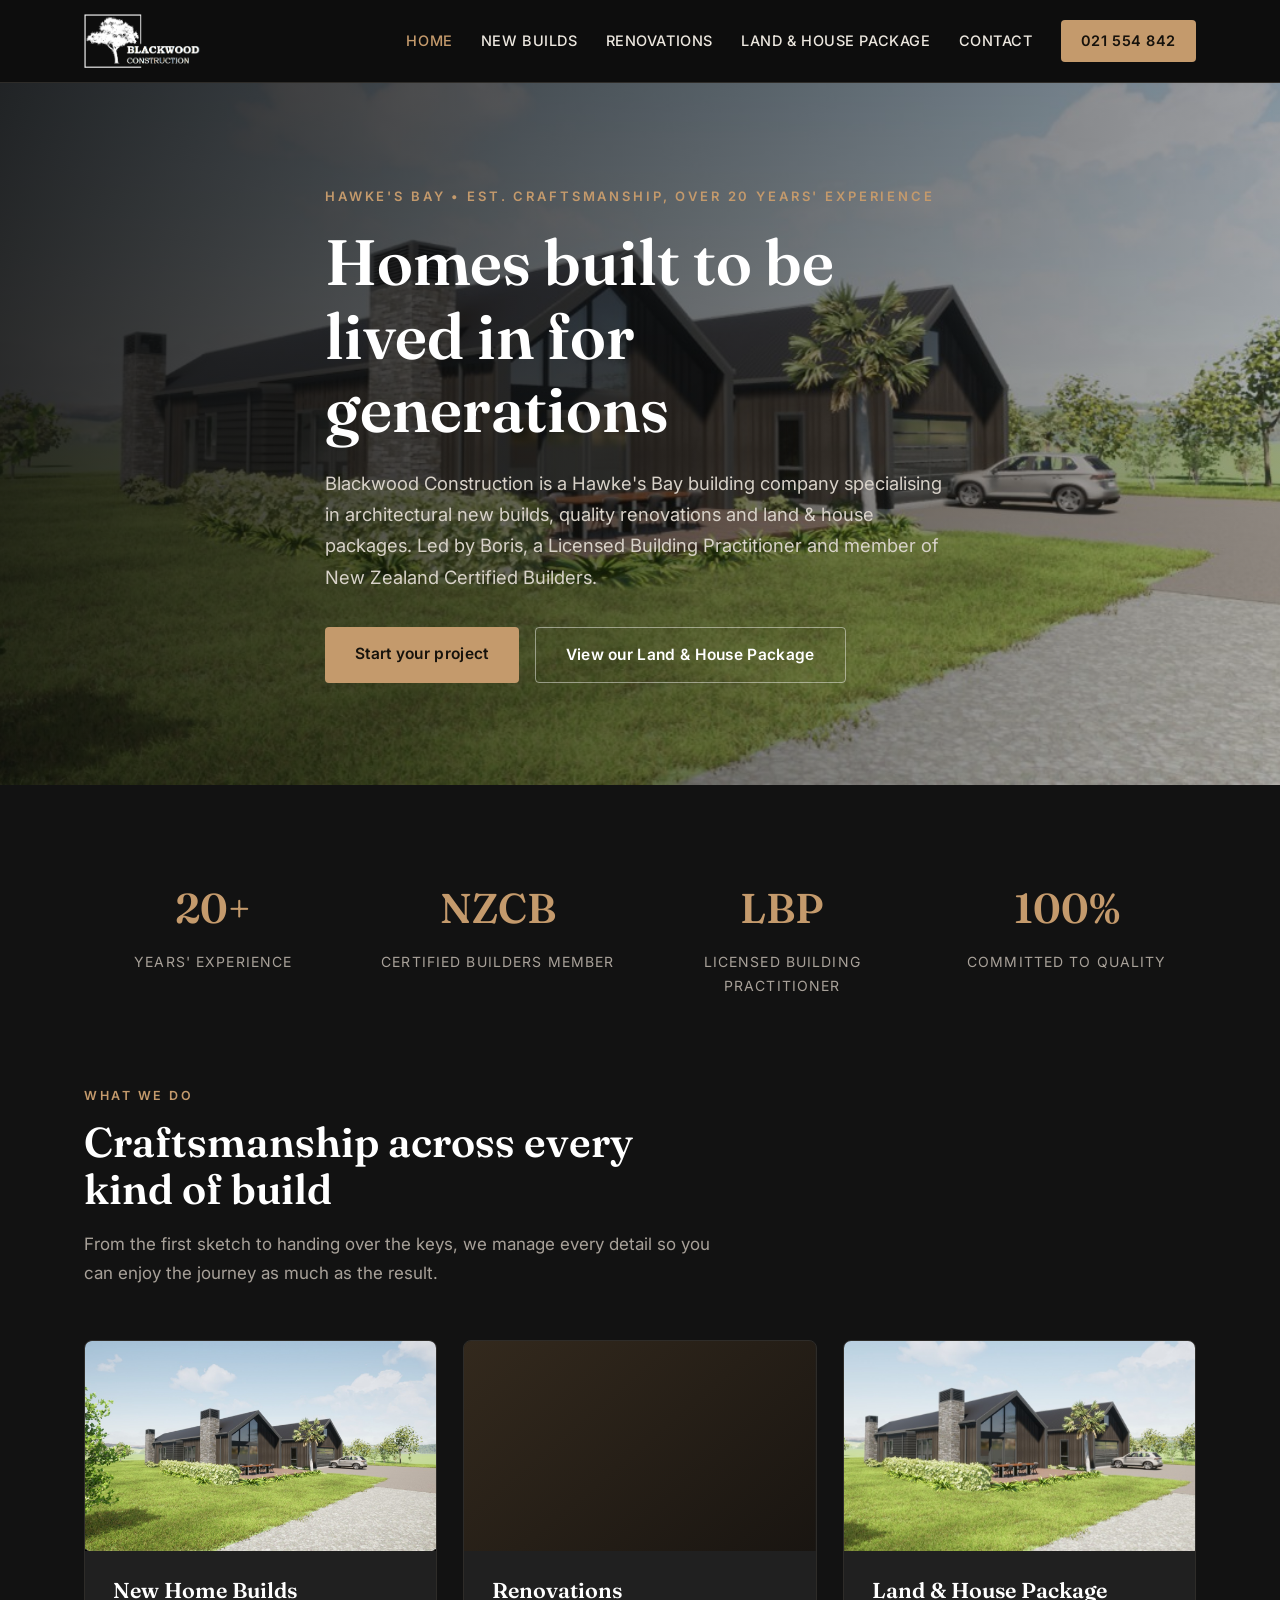
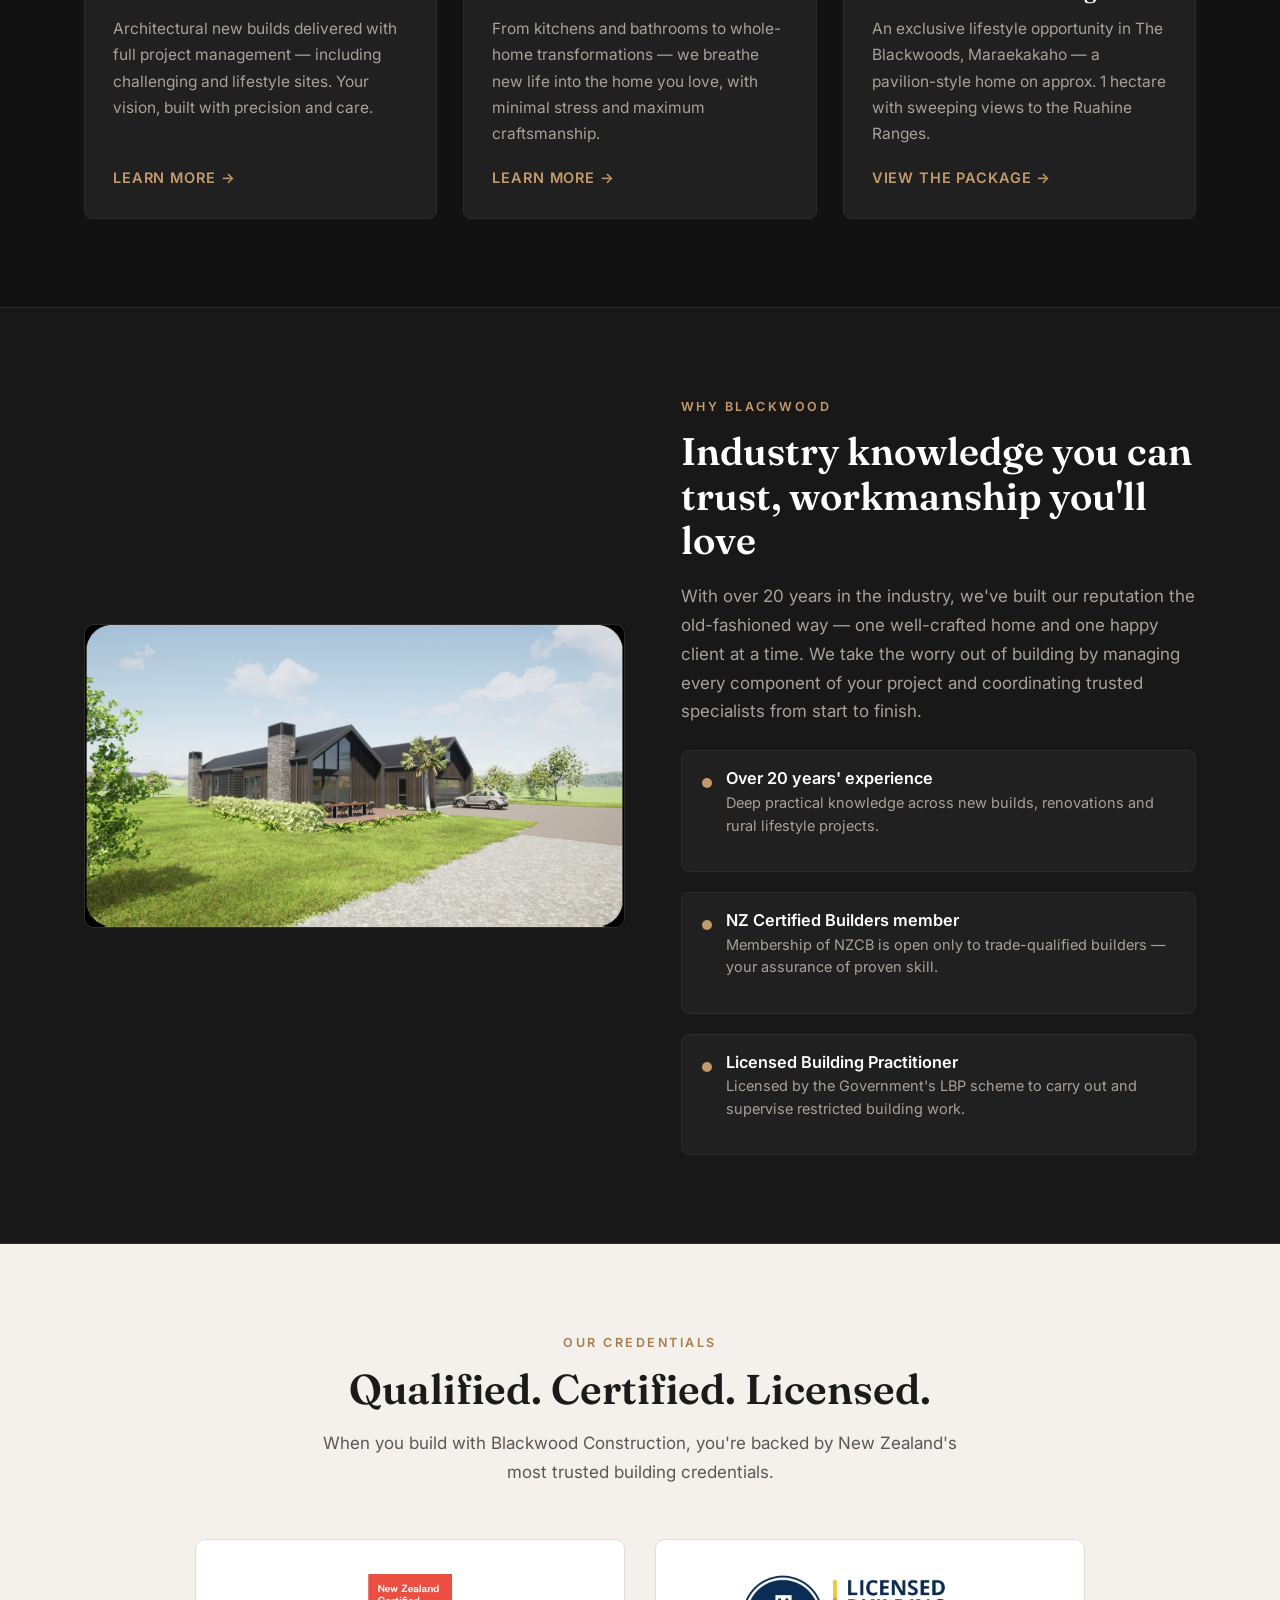
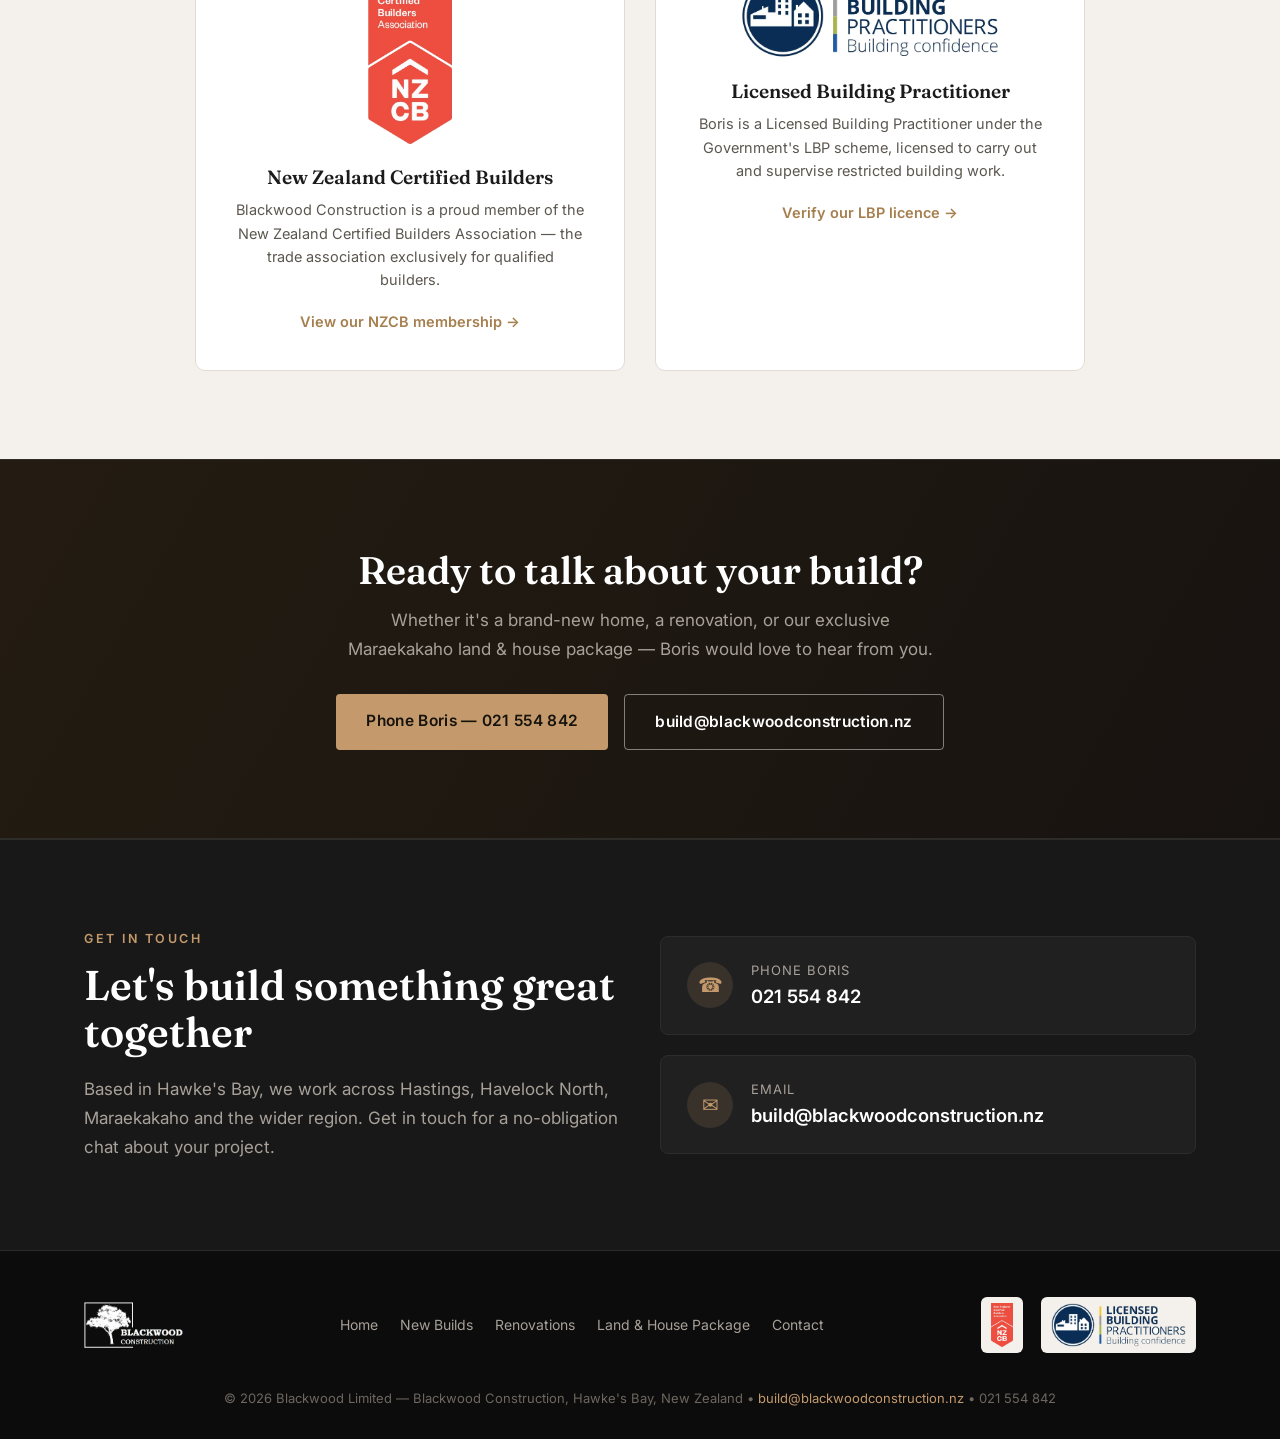
==== index.html @ 341ed67b "Blackwood Construction website" ====
<!DOCTYPE html>
<html lang="en-NZ">
<head>
<meta charset="UTF-8">
<meta name="viewport" content="width=device-width, initial-scale=1.0">
<title>Blackwood Construction | Quality Builders Hawke's Bay — New Builds &amp; Renovations</title>
<meta name="description" content="Blackwood Construction — Hawke's Bay builders with over 20 years' experience. New home builds, renovations and land &amp; house packages. NZ Certified Builders member and Licensed Building Practitioner. Phone Boris on 021 554 842.">
<link rel="icon" type="image/png" href="assets/blackwood-logo-trans.png">
<link rel="preconnect" href="https://fonts.googleapis.com">
<link rel="preconnect" href="https://fonts.gstatic.com" crossorigin>
<link href="https://fonts.googleapis.com/css2?family=Fraunces:wght@400;600;700&family=Inter:wght@400;500;600&display=swap" rel="stylesheet">
<link rel="stylesheet" href="css/style.css">
</head>
<body>

<header>
  <div class="nav">
    <a class="brand" href="index.html"><img src="assets/blackwood-logo-white.png" alt="Blackwood Construction"></a>
    <button class="menu-toggle" aria-label="Menu" onclick="document.querySelector('.nav nav').classList.toggle('open')">
      <span></span><span></span><span></span>
    </button>
    <nav>
      <a href="index.html" class="active">Home</a>
      <a href="new-builds.html">New Builds</a>
      <a href="renovations.html">Renovations</a>
      <a href="land-and-house-package.html">Land &amp; House Package</a>
      <a href="#contact">Contact</a>
      <a class="cta" href="tel:+6421554842">021 554 842</a>
    </nav>
  </div>
</header>

<!-- Hero -->
<div class="hero" style="background-image:url('assets/lot8-hero.jpg')">
  <div class="wrap">
    <div class="kicker">Hawke's Bay &bull; Est. craftsmanship, over 20 years' experience</div>
    <h1>Homes built to be lived in for generations</h1>
    <p class="lead">Blackwood Construction is a Hawke's Bay building company specialising in architectural new builds, quality renovations and land &amp; house packages. Led by Boris, a Licensed Building Practitioner and member of New Zealand Certified Builders.</p>
    <div class="btn-row">
      <a class="btn btn-solid" href="#contact">Start your project</a>
      <a class="btn btn-ghost" href="land-and-house-package.html">View our Land &amp; House Package</a>
    </div>
  </div>
</div>

<!-- Stats -->
<section>
  <div class="wrap">
    <div class="stats">
      <div class="stat"><div class="num">20+</div><div class="lbl">Years' experience</div></div>
      <div class="stat"><div class="num">NZCB</div><div class="lbl">Certified Builders member</div></div>
      <div class="stat"><div class="num">LBP</div><div class="lbl">Licensed Building Practitioner</div></div>
      <div class="stat"><div class="num">100%</div><div class="lbl">Committed to quality</div></div>
    </div>
  </div>
</section>

<!-- Services -->
<section style="padding-top:0">
  <div class="wrap">
    <div class="section-head">
      <div class="kicker">What we do</div>
      <h2>Craftsmanship across every kind of build</h2>
      <p>From the first sketch to handing over the keys, we manage every detail so you can enjoy the journey as much as the result.</p>
    </div>
    <div class="grid-3">
      <a class="card" href="new-builds.html">
        <div class="card-img" style="background-image:url('assets/lot8-concept.jpg')"></div>
        <div class="card-body">
          <h3>New Home Builds</h3>
          <p>Architectural new builds delivered with full project management — including challenging and lifestyle sites. Your vision, built with precision and care.</p>
          <span class="more">Learn more &rarr;</span>
        </div>
      </a>
      <a class="card" href="renovations.html">
        <div class="card-img" style="background-image:linear-gradient(140deg,#33291d,#191511)"></div>
        <div class="card-body">
          <h3>Renovations</h3>
          <p>From kitchens and bathrooms to whole-home transformations — we breathe new life into the home you love, with minimal stress and maximum craftsmanship.</p>
          <span class="more">Learn more &rarr;</span>
        </div>
      </a>
      <a class="card" href="land-and-house-package.html">
        <div class="card-img" style="background-image:url('assets/lot8-hero.jpg')"></div>
        <div class="card-body">
          <h3>Land &amp; House Package</h3>
          <p>An exclusive lifestyle opportunity in The Blackwoods, Maraekakaho — a pavilion-style home on approx. 1 hectare with sweeping views to the Ruahine Ranges.</p>
          <span class="more">View the package &rarr;</span>
        </div>
      </a>
    </div>
  </div>
</section>

<!-- Why Blackwood -->
<section style="background:var(--panel); border-top:1px solid var(--line); border-bottom:1px solid var(--line)">
  <div class="wrap">
    <div class="split">
      <div class="img-frame"><img src="assets/lot8-concept.jpg" alt="Pavilion-style home concept by Blackwood Construction"></div>
      <div>
        <div class="section-head" style="margin-bottom:20px">
          <div class="kicker">Why Blackwood</div>
          <h2>Industry knowledge you can trust, workmanship you'll love</h2>
        </div>
        <p style="color:var(--muted)">With over 20 years in the industry, we've built our reputation the old-fashioned way — one well-crafted home and one happy client at a time. We take the worry out of building by managing every component of your project and coordinating trusted specialists from start to finish.</p>
        <div class="feature-list" style="grid-template-columns:1fr">
          <div class="feature"><div class="dot"></div><div><h4>Over 20 years' experience</h4><p>Deep practical knowledge across new builds, renovations and rural lifestyle projects.</p></div></div>
          <div class="feature"><div class="dot"></div><div><h4>NZ Certified Builders member</h4><p>Membership of NZCB is open only to trade-qualified builders — your assurance of proven skill.</p></div></div>
          <div class="feature"><div class="dot"></div><div><h4>Licensed Building Practitioner</h4><p>Licensed by the Government's LBP scheme to carry out and supervise restricted building work.</p></div></div>
        </div>
      </div>
    </div>
  </div>
</section>

<!-- Accreditations -->
<section class="accreditation center">
  <div class="wrap">
    <div class="section-head">
      <div class="kicker" style="color:var(--accent-dark)">Our credentials</div>
      <h2>Qualified. Certified. Licensed.</h2>
      <p>When you build with Blackwood Construction, you're backed by New Zealand's most trusted building credentials.</p>
    </div>
    <div class="accred-cards">
      <div class="accred-card">
        <img class="nzcb" src="assets/nzcb-logo.png" alt="New Zealand Certified Builders Association member">
        <h3>New Zealand Certified Builders</h3>
        <p>Blackwood Construction is a proud member of the New Zealand Certified Builders Association — the trade association exclusively for qualified builders.</p>
        <a href="https://www.nzcb.nz/businesses/60190/" target="_blank" rel="noopener">View our NZCB membership &rarr;</a>
      </div>
      <div class="accred-card">
        <img class="lbp" src="assets/lbp-logo.png" alt="Licensed Building Practitioners — Building confidence">
        <h3>Licensed Building Practitioner</h3>
        <p>Boris is a Licensed Building Practitioner under the Government's LBP scheme, licensed to carry out and supervise restricted building work.</p>
        <a href="https://kete-lbp.mbie.govt.nz/practitioner/?id=b5f65a1b-671e-ed11-a6e9-005056ae0567" target="_blank" rel="noopener">Verify our LBP licence &rarr;</a>
      </div>
    </div>
  </div>
</section>

<!-- CTA band -->
<section class="cta-band">
  <div class="wrap">
    <h2>Ready to talk about your build?</h2>
    <p>Whether it's a brand-new home, a renovation, or our exclusive Maraekakaho land &amp; house package — Boris would love to hear from you.</p>
    <div class="btn-row" style="justify-content:center">
      <a class="btn btn-solid" href="tel:+6421554842">Phone Boris — 021 554 842</a>
      <a class="btn btn-ghost" href="mailto:build@blackwoodconstruction.nz">build@blackwoodconstruction.nz</a>
    </div>
  </div>
</section>

<!-- Contact -->
<section class="contact" id="contact">
  <div class="wrap">
    <div class="contact-box">
      <div>
        <div class="section-head" style="margin-bottom:18px">
          <div class="kicker">Get in touch</div>
          <h2>Let's build something great together</h2>
        </div>
        <p style="color:var(--muted)">Based in Hawke's Bay, we work across Hastings, Havelock North, Maraekakaho and the wider region. Get in touch for a no-obligation chat about your project.</p>
      </div>
      <div class="contact-items">
        <div class="contact-item">
          <div class="ico">&#9742;</div>
          <div>
            <div class="lbl">Phone Boris</div>
            <div class="val"><a href="tel:+6421554842">021 554 842</a></div>
          </div>
        </div>
        <div class="contact-item">
          <div class="ico">&#9993;</div>
          <div>
            <div class="lbl">Email</div>
            <div class="val"><a href="mailto:build@blackwoodconstruction.nz">build@blackwoodconstruction.nz</a></div>
          </div>
        </div>
      </div>
    </div>
  </div>
</section>

<footer>
  <div class="wrap">
    <div class="foot">
      <img src="assets/blackwood-logo-white.png" alt="Blackwood Construction">
      <nav>
        <a href="index.html">Home</a>
        <a href="new-builds.html">New Builds</a>
        <a href="renovations.html">Renovations</a>
        <a href="land-and-house-package.html">Land &amp; House Package</a>
        <a href="#contact">Contact</a>
      </nav>
      <div class="foot-badges">
        <a href="https://www.nzcb.nz/businesses/60190/" target="_blank" rel="noopener"><img src="assets/nzcb-logo.png" alt="NZCB member"></a>
        <a href="https://kete-lbp.mbie.govt.nz/practitioner/?id=b5f65a1b-671e-ed11-a6e9-005056ae0567" target="_blank" rel="noopener"><img src="assets/lbp-logo.png" alt="Licensed Building Practitioner"></a>
      </div>
    </div>
    <div class="copyright">&copy; 2026 Blackwood Limited &mdash; Blackwood Construction, Hawke's Bay, New Zealand &bull; <a href="mailto:build@blackwoodconstruction.nz">build@blackwoodconstruction.nz</a> &bull; 021 554 842</div>
  </div>
</footer>

</body>
</html>
---- css/style.css ----
/* ============================================================
   Blackwood Construction — www.blackwoodconstruction.nz
   ============================================================ */

:root {
  --ink: #121212;
  --panel: #181818;
  --card: #202020;
  --line: #2e2c29;
  --text: #ece7df;
  --muted: #a8a199;
  --accent: #c49a6c;
  --accent-dark: #a67f4e;
  --light: #f4f1ec;
  --maxw: 1160px;
}

* { margin: 0; padding: 0; box-sizing: border-box; }

html { scroll-behavior: smooth; }

body {
  background: var(--ink);
  color: var(--text);
  font-family: 'Inter', -apple-system, BlinkMacSystemFont, 'Segoe UI', sans-serif;
  font-size: 17px;
  line-height: 1.7;
  -webkit-font-smoothing: antialiased;
}

h1, h2, h3, h4 {
  font-family: 'Fraunces', Georgia, serif;
  font-weight: 600;
  line-height: 1.15;
  color: #fff;
}

img { max-width: 100%; display: block; }

a { color: var(--accent); text-decoration: none; }
a:hover { color: #d9b488; }

.wrap { max-width: var(--maxw); margin: 0 auto; padding: 0 24px; }

/* ---------- Header ---------- */
header {
  position: sticky;
  top: 0;
  z-index: 50;
  background: rgba(14, 14, 14, 0.92);
  backdrop-filter: blur(10px);
  border-bottom: 1px solid var(--line);
}

.nav {
  display: flex;
  align-items: center;
  justify-content: space-between;
  padding: 14px 24px;
  max-width: var(--maxw);
  margin: 0 auto;
}

.nav .brand img { height: 54px; width: auto; }

.nav nav { display: flex; gap: 28px; align-items: center; }

.nav nav a {
  color: var(--text);
  font-size: 14.5px;
  font-weight: 500;
  letter-spacing: 0.04em;
  text-transform: uppercase;
}

.nav nav a:hover, .nav nav a.active { color: var(--accent); }

.nav .cta {
  background: var(--accent);
  color: #16120c;
  padding: 9px 20px;
  border-radius: 4px;
  font-weight: 600;
}

.nav .cta:hover { background: #d9b488; color: #16120c; }

.menu-toggle { display: none; background: none; border: none; cursor: pointer; }
.menu-toggle span { display: block; width: 26px; height: 2px; background: var(--text); margin: 6px 0; }

/* ---------- Hero ---------- */
.hero {
  position: relative;
  min-height: 78vh;
  display: flex;
  align-items: center;
  background-size: cover;
  background-position: center 65%;
}

.hero::after {
  content: '';
  position: absolute;
  inset: 0;
  background: linear-gradient(100deg, rgba(10,10,10,0.87) 0%, rgba(10,10,10,0.55) 55%, rgba(10,10,10,0.25) 100%);
}

.hero .wrap { position: relative; z-index: 2; padding-top: 80px; padding-bottom: 80px; }

.hero .kicker {
  color: var(--accent);
  text-transform: uppercase;
  letter-spacing: 0.22em;
  font-size: 13px;
  font-weight: 600;
  margin-bottom: 18px;
}

.hero h1 { font-size: clamp(2.4rem, 5.4vw, 4rem); max-width: 15ch; margin-bottom: 22px; }

.hero p.lead { font-size: 1.15rem; max-width: 52ch; color: #d8d2c9; margin-bottom: 34px; }

.btn-row { display: flex; gap: 16px; flex-wrap: wrap; }

.btn {
  display: inline-block;
  padding: 14px 30px;
  border-radius: 4px;
  font-weight: 600;
  font-size: 15.5px;
  letter-spacing: 0.02em;
}

.btn-solid { background: var(--accent); color: #16120c; }
.btn-solid:hover { background: #d9b488; color: #16120c; }

.btn-ghost { border: 1px solid rgba(255,255,255,0.45); color: #fff; }
.btn-ghost:hover { border-color: var(--accent); color: var(--accent); }

/* ---------- Sections ---------- */
section { padding: 88px 0; }

.section-head { max-width: 640px; margin-bottom: 52px; }

.section-head .kicker {
  color: var(--accent);
  text-transform: uppercase;
  letter-spacing: 0.2em;
  font-size: 12.5px;
  font-weight: 600;
  margin-bottom: 12px;
}

.section-head h2 { font-size: clamp(1.8rem, 3.6vw, 2.6rem); margin-bottom: 16px; }
.section-head p { color: var(--muted); }

.center { text-align: center; }
.center .section-head { margin-left: auto; margin-right: auto; }

/* ---------- Cards ---------- */
.grid-3 { display: grid; grid-template-columns: repeat(3, 1fr); gap: 26px; }
.grid-2 { display: grid; grid-template-columns: repeat(2, 1fr); gap: 26px; }

.card {
  background: var(--card);
  border: 1px solid var(--line);
  border-radius: 8px;
  overflow: hidden;
  display: flex;
  flex-direction: column;
  transition: transform 0.25s ease, border-color 0.25s ease;
}

.card:hover { transform: translateY(-4px); border-color: var(--accent-dark); }

.card .card-img { height: 210px; background-size: cover; background-position: center; }

.card .card-body { padding: 28px; flex: 1; display: flex; flex-direction: column; }

.card h3 { font-size: 1.35rem; margin-bottom: 12px; }
.card p { color: var(--muted); font-size: 15.5px; flex: 1; }
.card .more { margin-top: 18px; font-weight: 600; font-size: 14.5px; text-transform: uppercase; letter-spacing: 0.06em; }

/* ---------- Feature list ---------- */
.feature-list { display: grid; grid-template-columns: repeat(2, 1fr); gap: 20px 40px; margin-top: 24px; }

.feature {
  display: flex;
  gap: 14px;
  align-items: flex-start;
  padding: 18px 20px;
  background: var(--card);
  border: 1px solid var(--line);
  border-radius: 8px;
}

.feature .dot {
  flex: 0 0 10px;
  width: 10px; height: 10px;
  border-radius: 50%;
  background: var(--accent);
  margin-top: 9px;
}

.feature h4 { font-size: 1.02rem; font-family: 'Inter', sans-serif; font-weight: 600; margin-bottom: 4px; }
.feature p { color: var(--muted); font-size: 14.5px; line-height: 1.55; }

/* ---------- Split layout ---------- */
.split { display: grid; grid-template-columns: 1.05fr 1fr; gap: 56px; align-items: center; }
.split .img-frame { border-radius: 10px; overflow: hidden; border: 1px solid var(--line); }
.split h2 { font-size: clamp(1.7rem, 3.2vw, 2.4rem); margin-bottom: 18px; }
.split p { color: var(--muted); margin-bottom: 16px; }

/* ---------- Stats ---------- */
.stats { display: grid; grid-template-columns: repeat(4, 1fr); gap: 26px; text-align: center; }
.stat .num { font-family: 'Fraunces', serif; font-size: 2.6rem; color: var(--accent); font-weight: 600; }
.stat .lbl { color: var(--muted); font-size: 14px; text-transform: uppercase; letter-spacing: 0.08em; margin-top: 6px; }

/* ---------- Accreditation strip ---------- */
.accreditation { background: var(--light); color: #2a2a2a; }
.accreditation h2 { color: #1b1b1b; }
.accreditation .section-head p { color: #5c574f; }

.accred-cards { display: flex; gap: 30px; justify-content: center; flex-wrap: wrap; }

.accred-card {
  background: #fff;
  border: 1px solid #e2ddd4;
  border-radius: 10px;
  padding: 34px 40px;
  max-width: 430px;
  flex: 1 1 340px;
  text-align: center;
  transition: box-shadow 0.25s ease;
}

.accred-card:hover { box-shadow: 0 10px 34px rgba(0,0,0,0.12); }

.accred-card img { margin: 0 auto 22px; }
.accred-card img.nzcb { height: 170px; width: auto; }
.accred-card img.lbp { height: 84px; width: auto; }

.accred-card h3 { color: #1b1b1b; font-size: 1.2rem; margin-bottom: 10px; }
.accred-card p { color: #5c574f; font-size: 14.5px; line-height: 1.6; margin-bottom: 16px; }
.accred-card a { color: var(--accent-dark); font-weight: 600; font-size: 14.5px; }
.accred-card a:hover { color: #8a6435; }

/* ---------- Contact ---------- */
.contact { background: var(--panel); border-top: 1px solid var(--line); }

.contact-box {
  display: grid;
  grid-template-columns: 1fr 1fr;
  gap: 40px;
  align-items: center;
}

.contact-items { display: flex; flex-direction: column; gap: 20px; }

.contact-item {
  display: flex;
  align-items: center;
  gap: 18px;
  background: var(--card);
  border: 1px solid var(--line);
  border-radius: 8px;
  padding: 22px 26px;
}

.contact-item .ico {
  flex: 0 0 46px;
  width: 46px; height: 46px;
  border-radius: 50%;
  background: rgba(196,154,108,0.14);
  display: flex; align-items: center; justify-content: center;
  color: var(--accent);
  font-size: 20px;
}

.contact-item .lbl { font-size: 13px; text-transform: uppercase; letter-spacing: 0.08em; color: var(--muted); }
.contact-item .val { font-size: 1.15rem; font-weight: 600; color: #fff; }
.contact-item .val a { color: #fff; }
.contact-item .val a:hover { color: var(--accent); }

/* ---------- Footer ---------- */
footer { background: #0c0c0c; border-top: 1px solid var(--line); padding: 46px 0 30px; }

.foot {
  display: flex;
  justify-content: space-between;
  align-items: center;
  gap: 30px;
  flex-wrap: wrap;
}

.foot img { height: 46px; width: auto; }

.foot nav { display: flex; gap: 22px; flex-wrap: wrap; }
.foot nav a { color: var(--muted); font-size: 14px; }
.foot nav a:hover { color: var(--accent); }

.foot-badges { display: flex; gap: 18px; align-items: center; }
.foot-badges img { height: 56px; width: auto; background: #f4f1ec; padding: 6px 10px; border-radius: 6px; }

.copyright { text-align: center; color: #6d675f; font-size: 13px; margin-top: 34px; }

/* ---------- Page hero (inner pages) ---------- */
.page-hero {
  position: relative;
  padding: 110px 0 70px;
  background-size: cover;
  background-position: center;
  background-color: var(--panel);
}

.page-hero::after {
  content: '';
  position: absolute; inset: 0;
  background: linear-gradient(180deg, rgba(10,10,10,0.82), rgba(10,10,10,0.62));
}

.page-hero .wrap { position: relative; z-index: 2; }
.page-hero .kicker { color: var(--accent); text-transform: uppercase; letter-spacing: 0.2em; font-size: 13px; font-weight: 600; margin-bottom: 12px; }
.page-hero h1 { font-size: clamp(2.1rem, 4.6vw, 3.3rem); max-width: 20ch; }
.page-hero p { color: #d8d2c9; max-width: 60ch; margin-top: 16px; font-size: 1.1rem; }

/* ---------- Prose ---------- */
.prose p { margin-bottom: 20px; color: #cfc9c0; }
.prose h2 { font-size: 1.9rem; margin: 40px 0 16px; }
.prose h3 { font-size: 1.35rem; margin: 32px 0 12px; }

.highlight-box {
  background: var(--card);
  border-left: 3px solid var(--accent);
  border-radius: 0 8px 8px 0;
  padding: 26px 30px;
  margin: 30px 0;
}
.highlight-box p { margin-bottom: 0; }

/* ---------- CTA band ---------- */
.cta-band {
  background: linear-gradient(120deg, #241c12, #171310);
  border-top: 1px solid var(--line);
  border-bottom: 1px solid var(--line);
  text-align: center;
}
.cta-band h2 { font-size: clamp(1.7rem, 3.4vw, 2.4rem); margin-bottom: 14px; }
.cta-band p { color: var(--muted); max-width: 54ch; margin: 0 auto 30px; }

/* ---------- Package specs ---------- */
.specs { display: grid; grid-template-columns: repeat(3, 1fr); gap: 20px; margin: 36px 0; }
.spec {
  background: var(--card);
  border: 1px solid var(--line);
  border-radius: 8px;
  padding: 22px;
  text-align: center;
}
.spec .num { font-family: 'Fraunces', serif; font-size: 1.7rem; color: var(--accent); font-weight: 600; }
.spec .lbl { color: var(--muted); font-size: 13.5px; text-transform: uppercase; letter-spacing: 0.06em; margin-top: 4px; }

.price-tag {
  display: inline-block;
  background: rgba(196,154,108,0.13);
  border: 1px solid var(--accent-dark);
  color: var(--accent);
  border-radius: 4px;
  padding: 10px 22px;
  font-weight: 600;
  letter-spacing: 0.05em;
  text-transform: uppercase;
  font-size: 14.5px;
}

/* ---------- Responsive ---------- */
@media (max-width: 900px) {
  .grid-3, .grid-2, .feature-list, .contact-box, .specs { grid-template-columns: 1fr 1fr; }
  .split { grid-template-columns: 1fr; gap: 34px; }
  .stats { grid-template-columns: repeat(2, 1fr); }
}

@media (max-width: 680px) {
  .nav nav {
    display: none;
    position: absolute;
    top: 100%;
    left: 0; right: 0;
    background: #101010;
    border-bottom: 1px solid var(--line);
    flex-direction: column;
    padding: 20px 24px;
    gap: 18px;
  }
  .nav nav.open { display: flex; }
  .menu-toggle { display: block; }
  .grid-3, .grid-2, .feature-list, .contact-box, .specs { grid-template-columns: 1fr; }
  section { padding: 60px 0; }
  .hero { min-height: 64vh; }
}
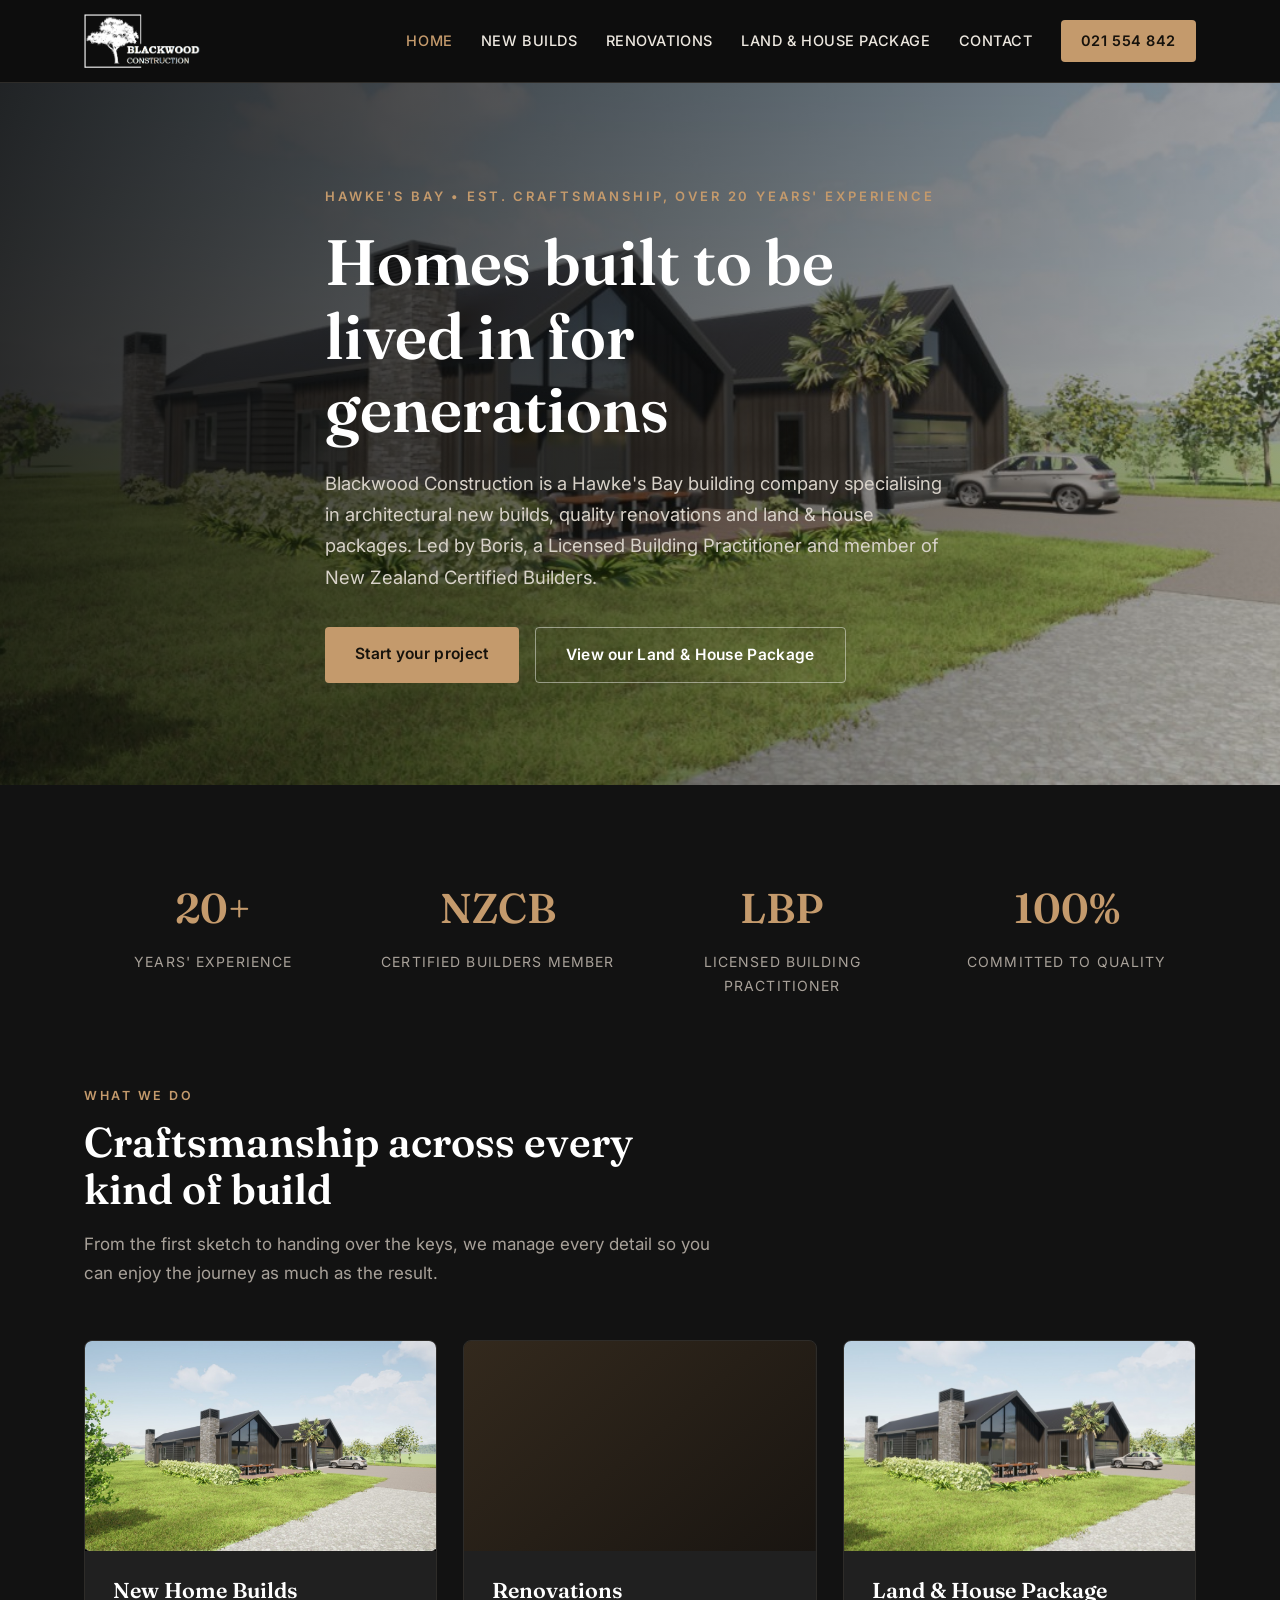
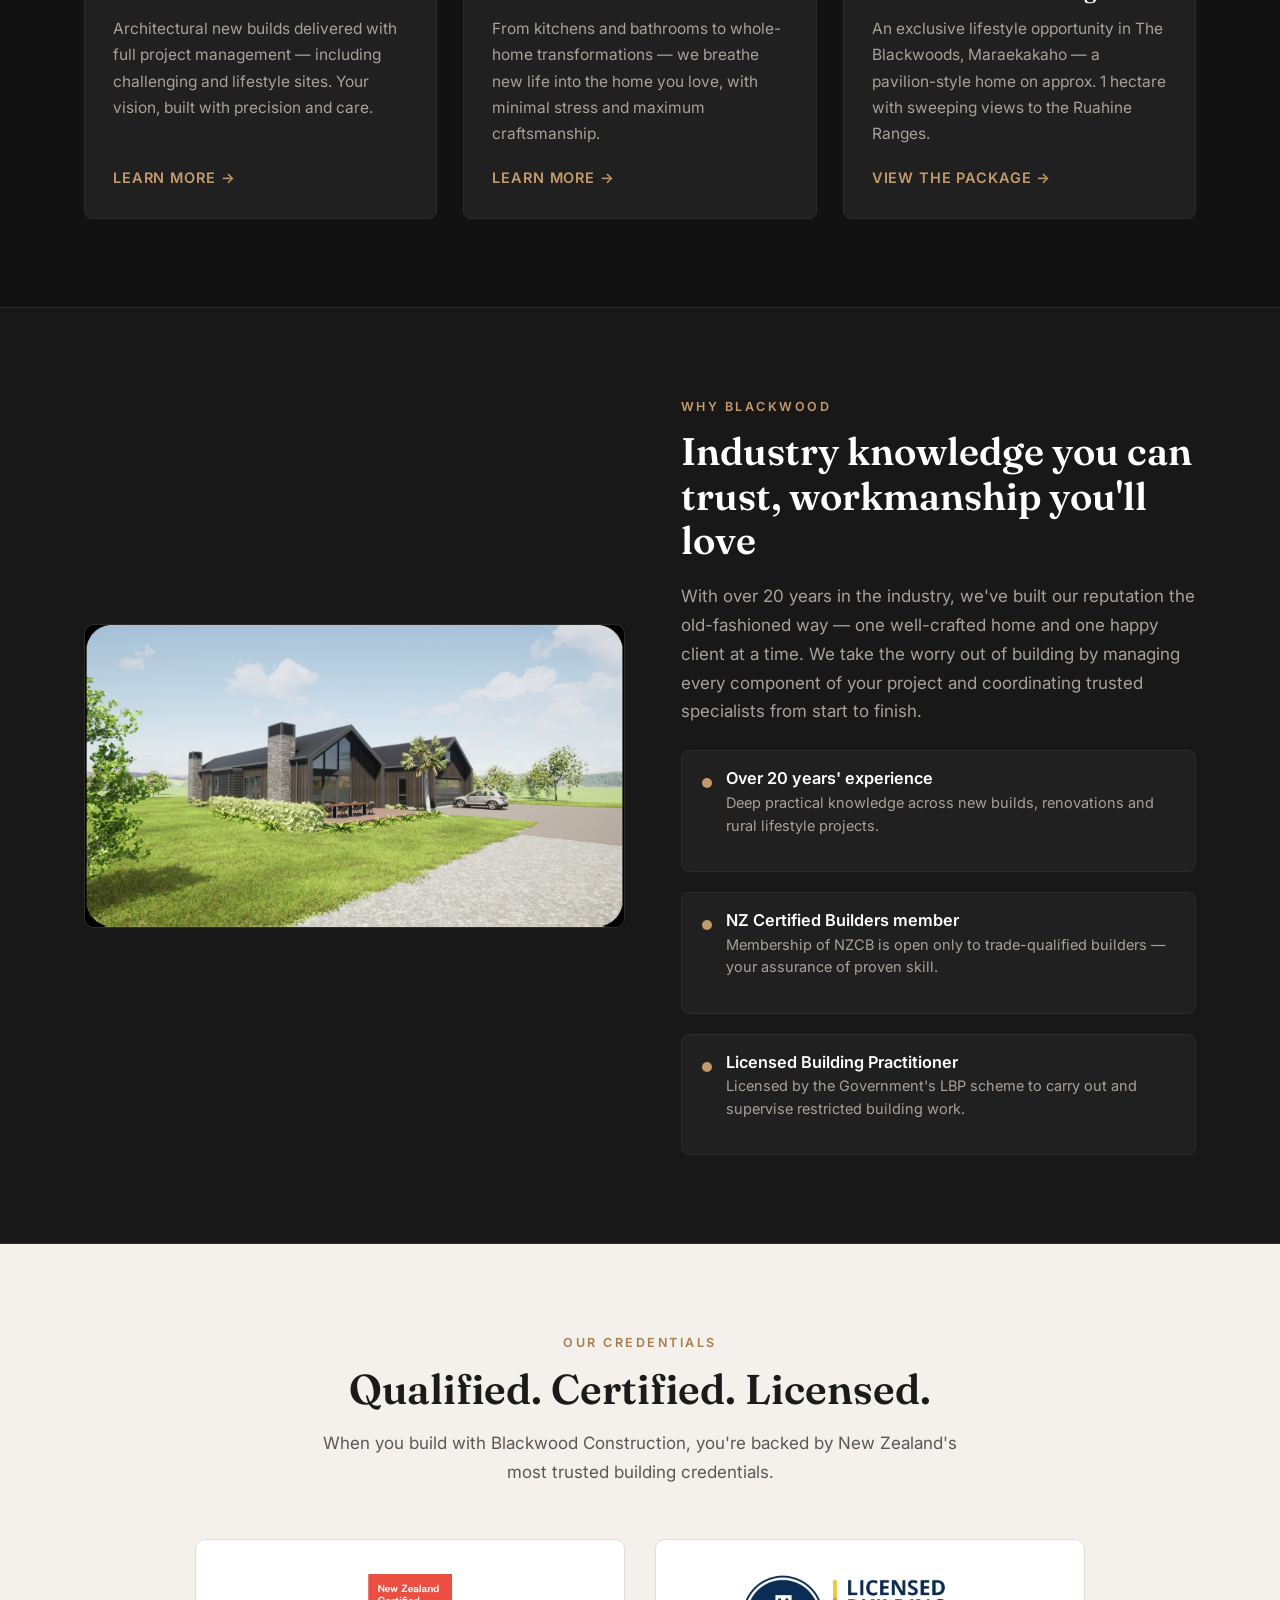
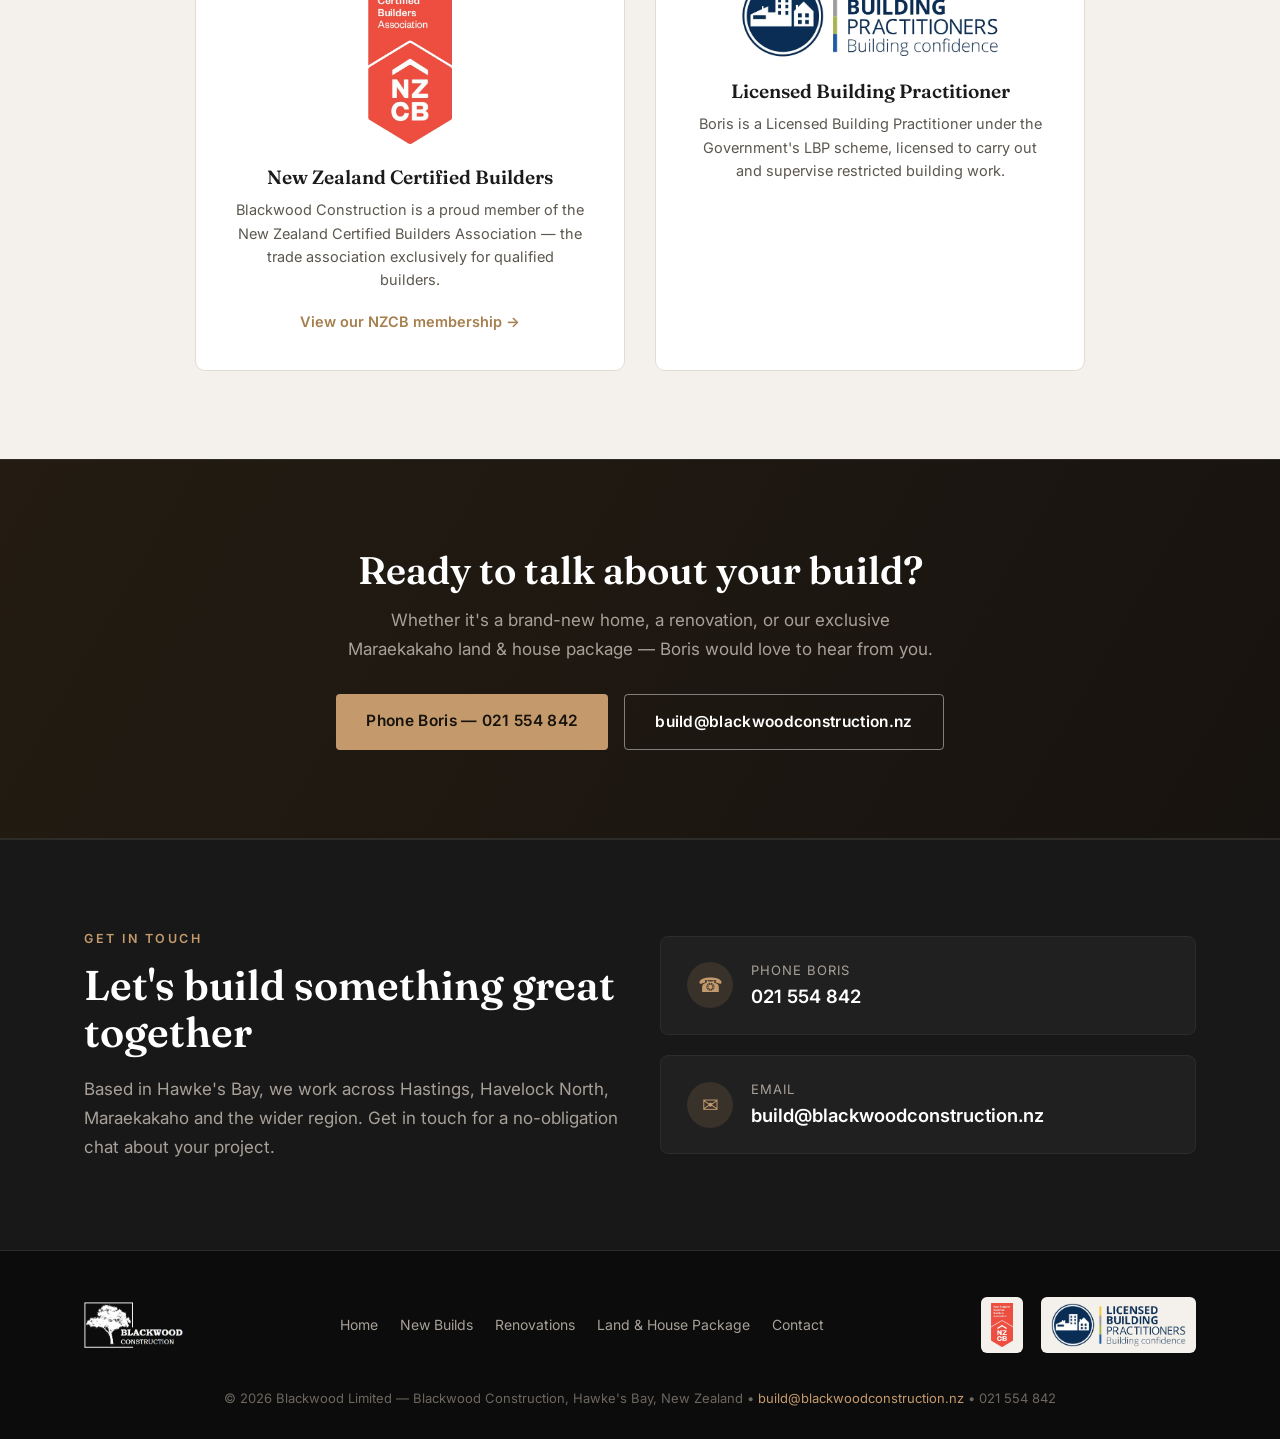
==== commit dff1b2d0: "Remove LBP licence verification link from home page" ====
--- a/index.html
+++ b/index.html
@@ -132,7 +132,6 @@
         <img class="lbp" src="assets/lbp-logo.png" alt="Licensed Building Practitioners — Building confidence">
         <h3>Licensed Building Practitioner</h3>
         <p>Boris is a Licensed Building Practitioner under the Government's LBP scheme, licensed to carry out and supervise restricted building work.</p>
-        <a href="https://kete-lbp.mbie.govt.nz/practitioner/?id=b5f65a1b-671e-ed11-a6e9-005056ae0567" target="_blank" rel="noopener">Verify our LBP licence &rarr;</a>
       </div>
     </div>
   </div>
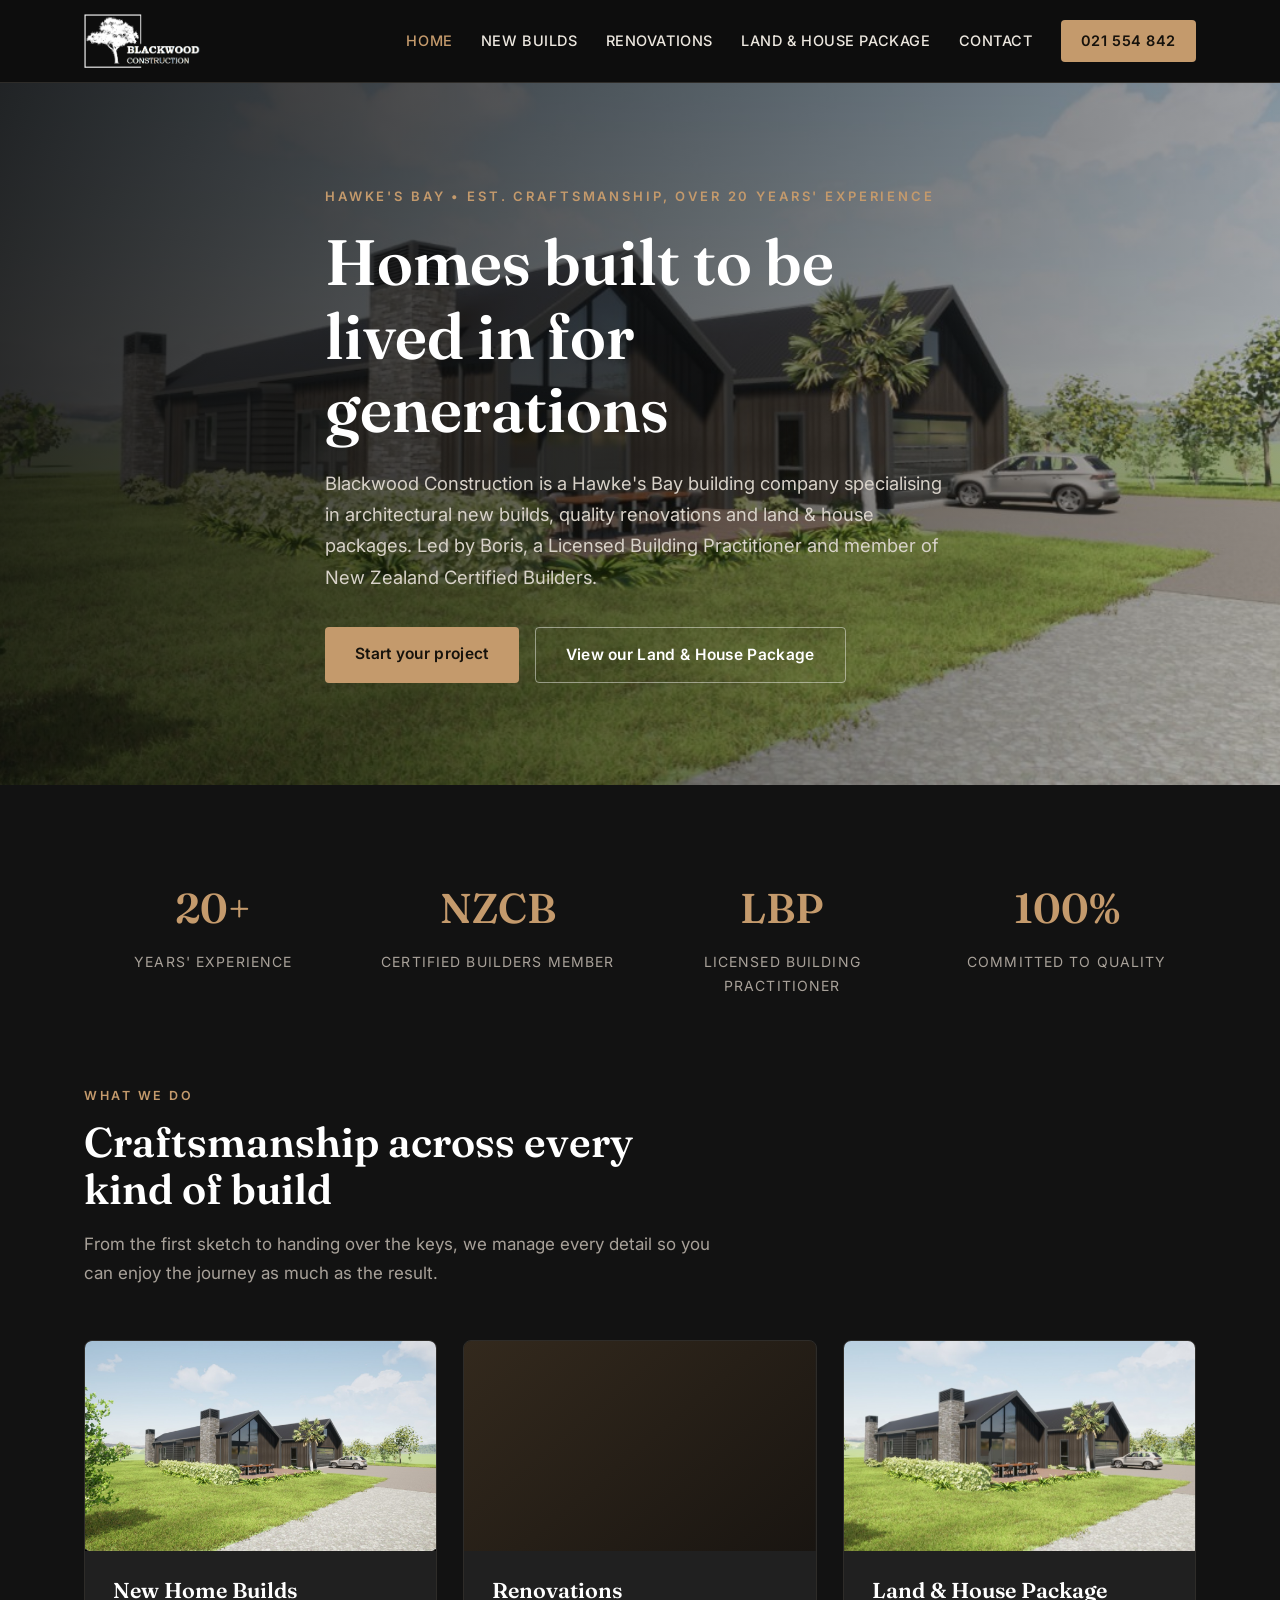
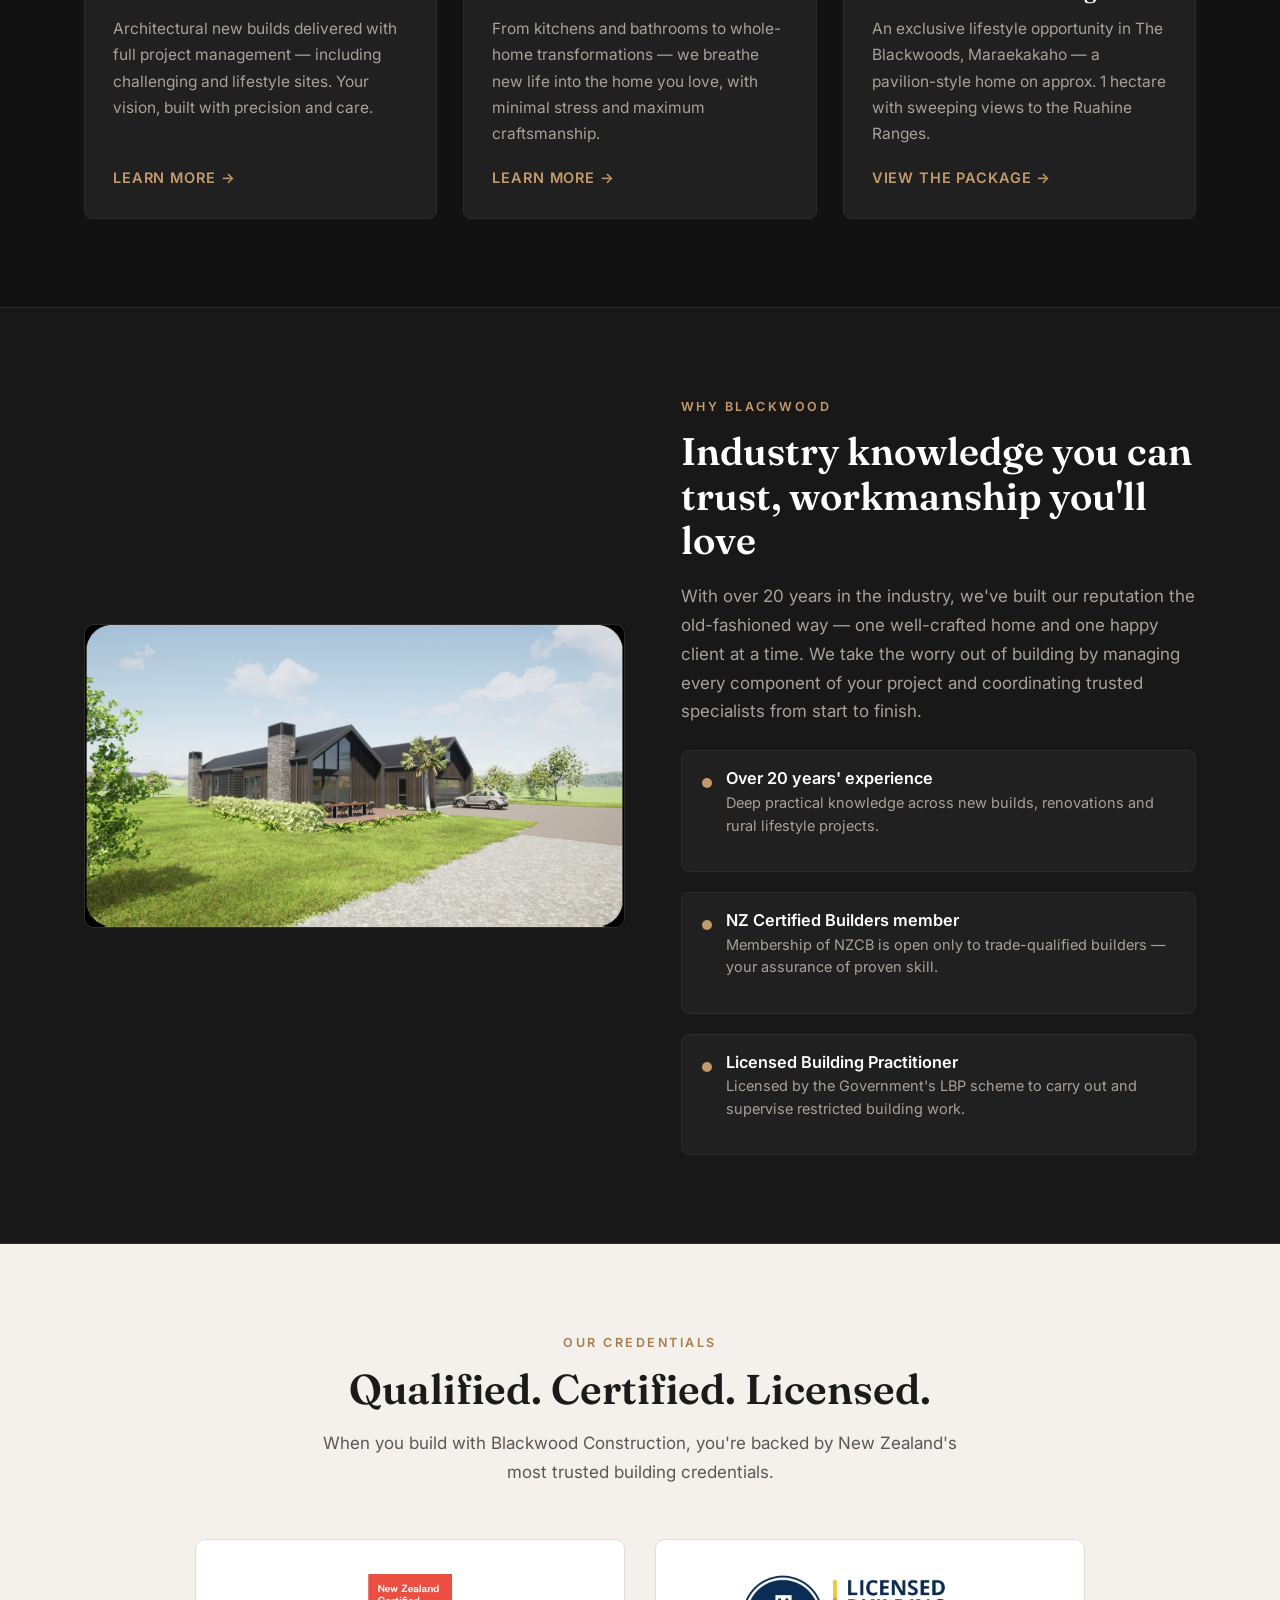
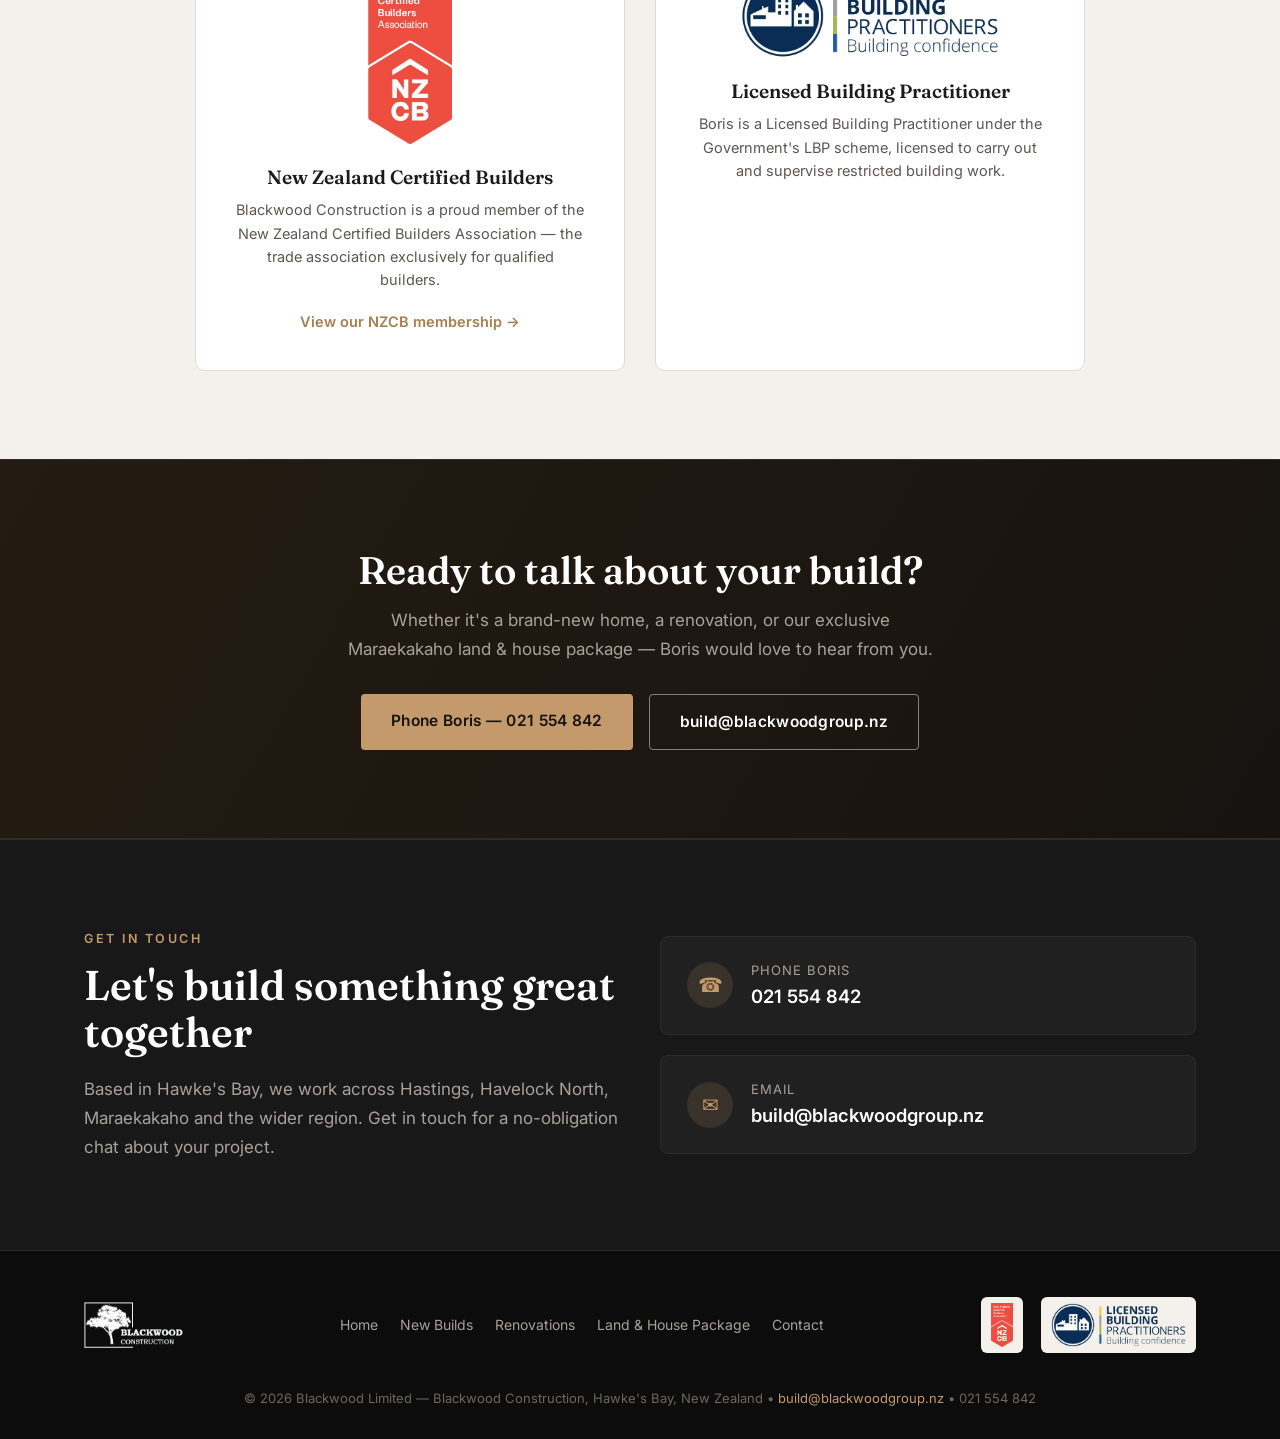
==== commit 4a75c3a8: "Update email to build@blackwoodgroup.nz" ====
--- a/index.html
+++ b/index.html
@@ -144,7 +144,7 @@
     <p>Whether it's a brand-new home, a renovation, or our exclusive Maraekakaho land &amp; house package — Boris would love to hear from you.</p>
     <div class="btn-row" style="justify-content:center">
       <a class="btn btn-solid" href="tel:+6421554842">Phone Boris — 021 554 842</a>
-      <a class="btn btn-ghost" href="mailto:build@blackwoodconstruction.nz">build@blackwoodconstruction.nz</a>
+      <a class="btn btn-ghost" href="mailto:build@blackwoodgroup.nz">build@blackwoodgroup.nz</a>
     </div>
   </div>
 </section>
@@ -172,7 +172,7 @@
           <div class="ico">&#9993;</div>
           <div>
             <div class="lbl">Email</div>
-            <div class="val"><a href="mailto:build@blackwoodconstruction.nz">build@blackwoodconstruction.nz</a></div>
+            <div class="val"><a href="mailto:build@blackwoodgroup.nz">build@blackwoodgroup.nz</a></div>
           </div>
         </div>
       </div>
@@ -193,10 +193,10 @@
       </nav>
       <div class="foot-badges">
         <a href="https://www.nzcb.nz/businesses/60190/" target="_blank" rel="noopener"><img src="assets/nzcb-logo.png" alt="NZCB member"></a>
-        <a href="https://kete-lbp.mbie.govt.nz/practitioner/?id=b5f65a1b-671e-ed11-a6e9-005056ae0567" target="_blank" rel="noopener"><img src="assets/lbp-logo.png" alt="Licensed Building Practitioner"></a>
-      </div>
-    </div>
-    <div class="copyright">&copy; 2026 Blackwood Limited &mdash; Blackwood Construction, Hawke's Bay, New Zealand &bull; <a href="mailto:build@blackwoodconstruction.nz">build@blackwoodconstruction.nz</a> &bull; 021 554 842</div>
+        <img src="assets/lbp-logo.png" alt="Licensed Building Practitioner">
+      </div>
+    </div>
+    <div class="copyright">&copy; 2026 Blackwood Limited &mdash; Blackwood Construction, Hawke's Bay, New Zealand &bull; <a href="mailto:build@blackwoodgroup.nz">build@blackwoodgroup.nz</a> &bull; 021 554 842</div>
   </div>
 </footer>
 
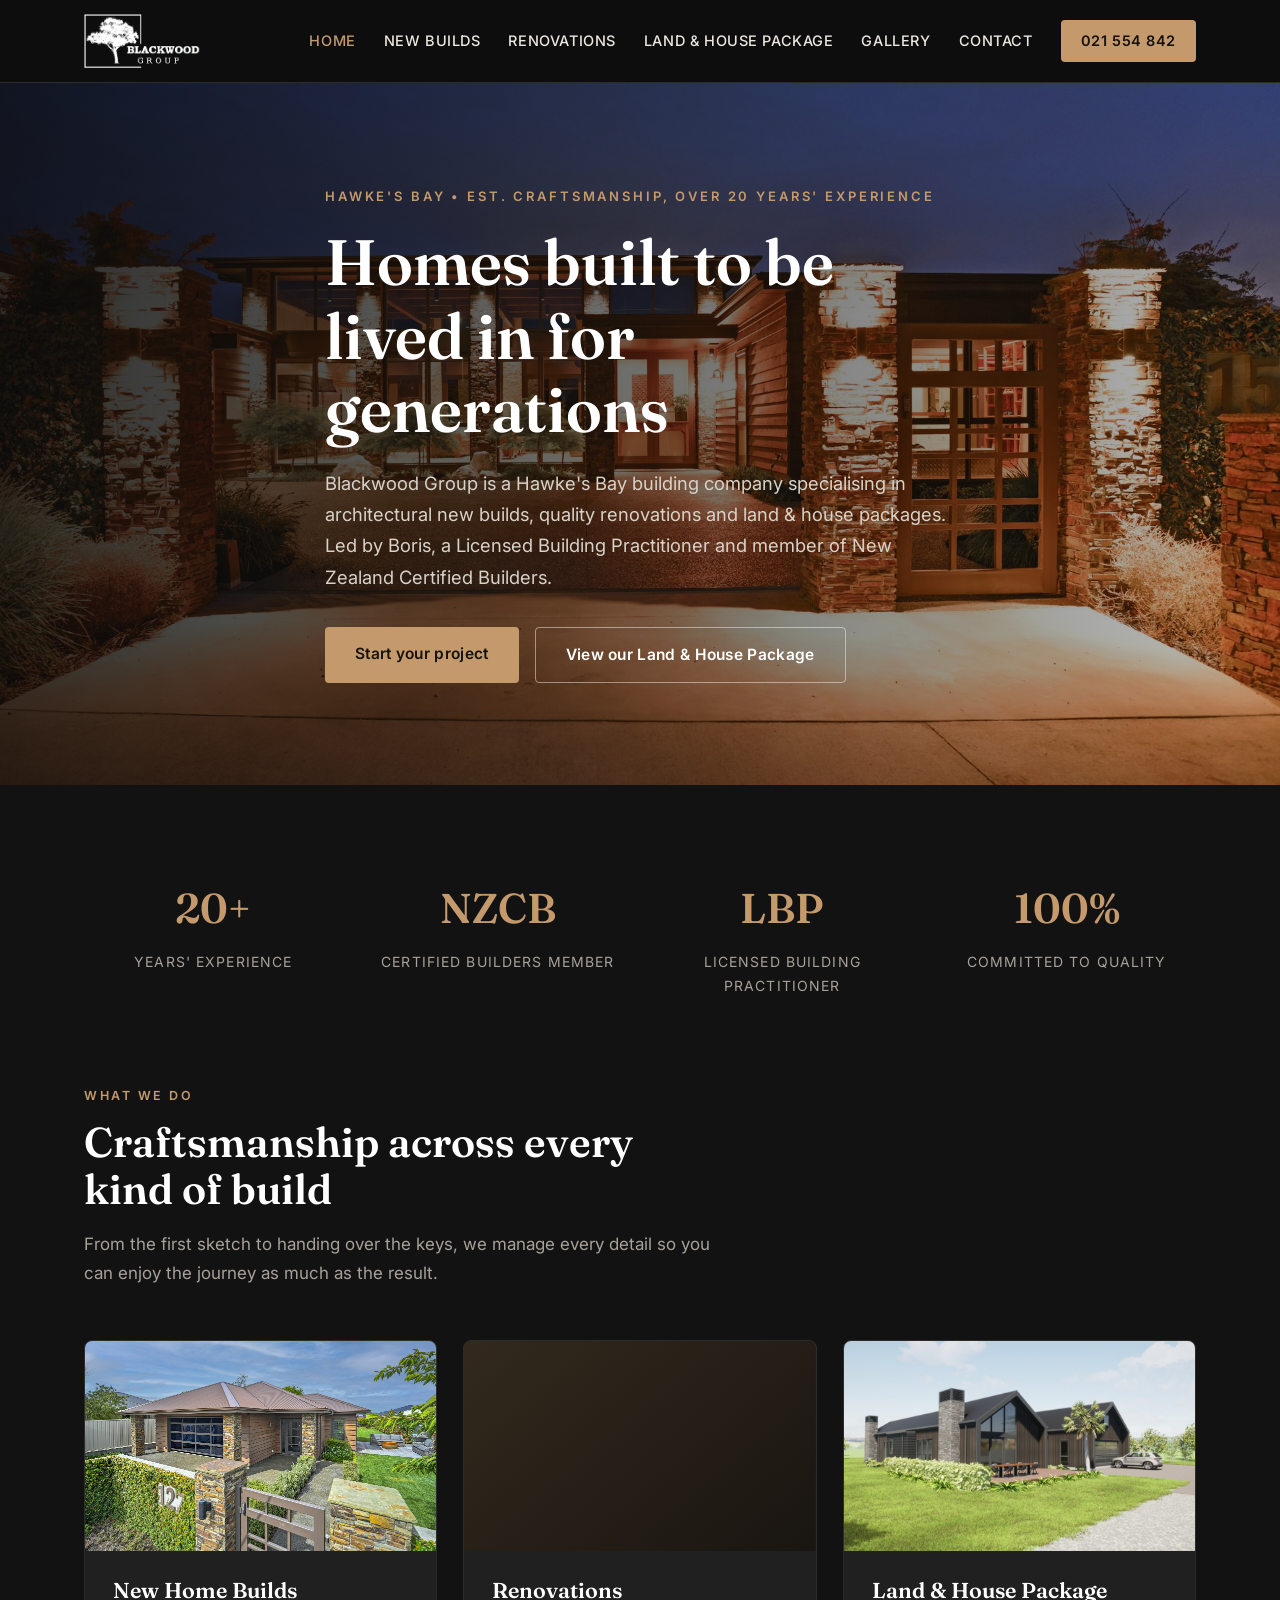
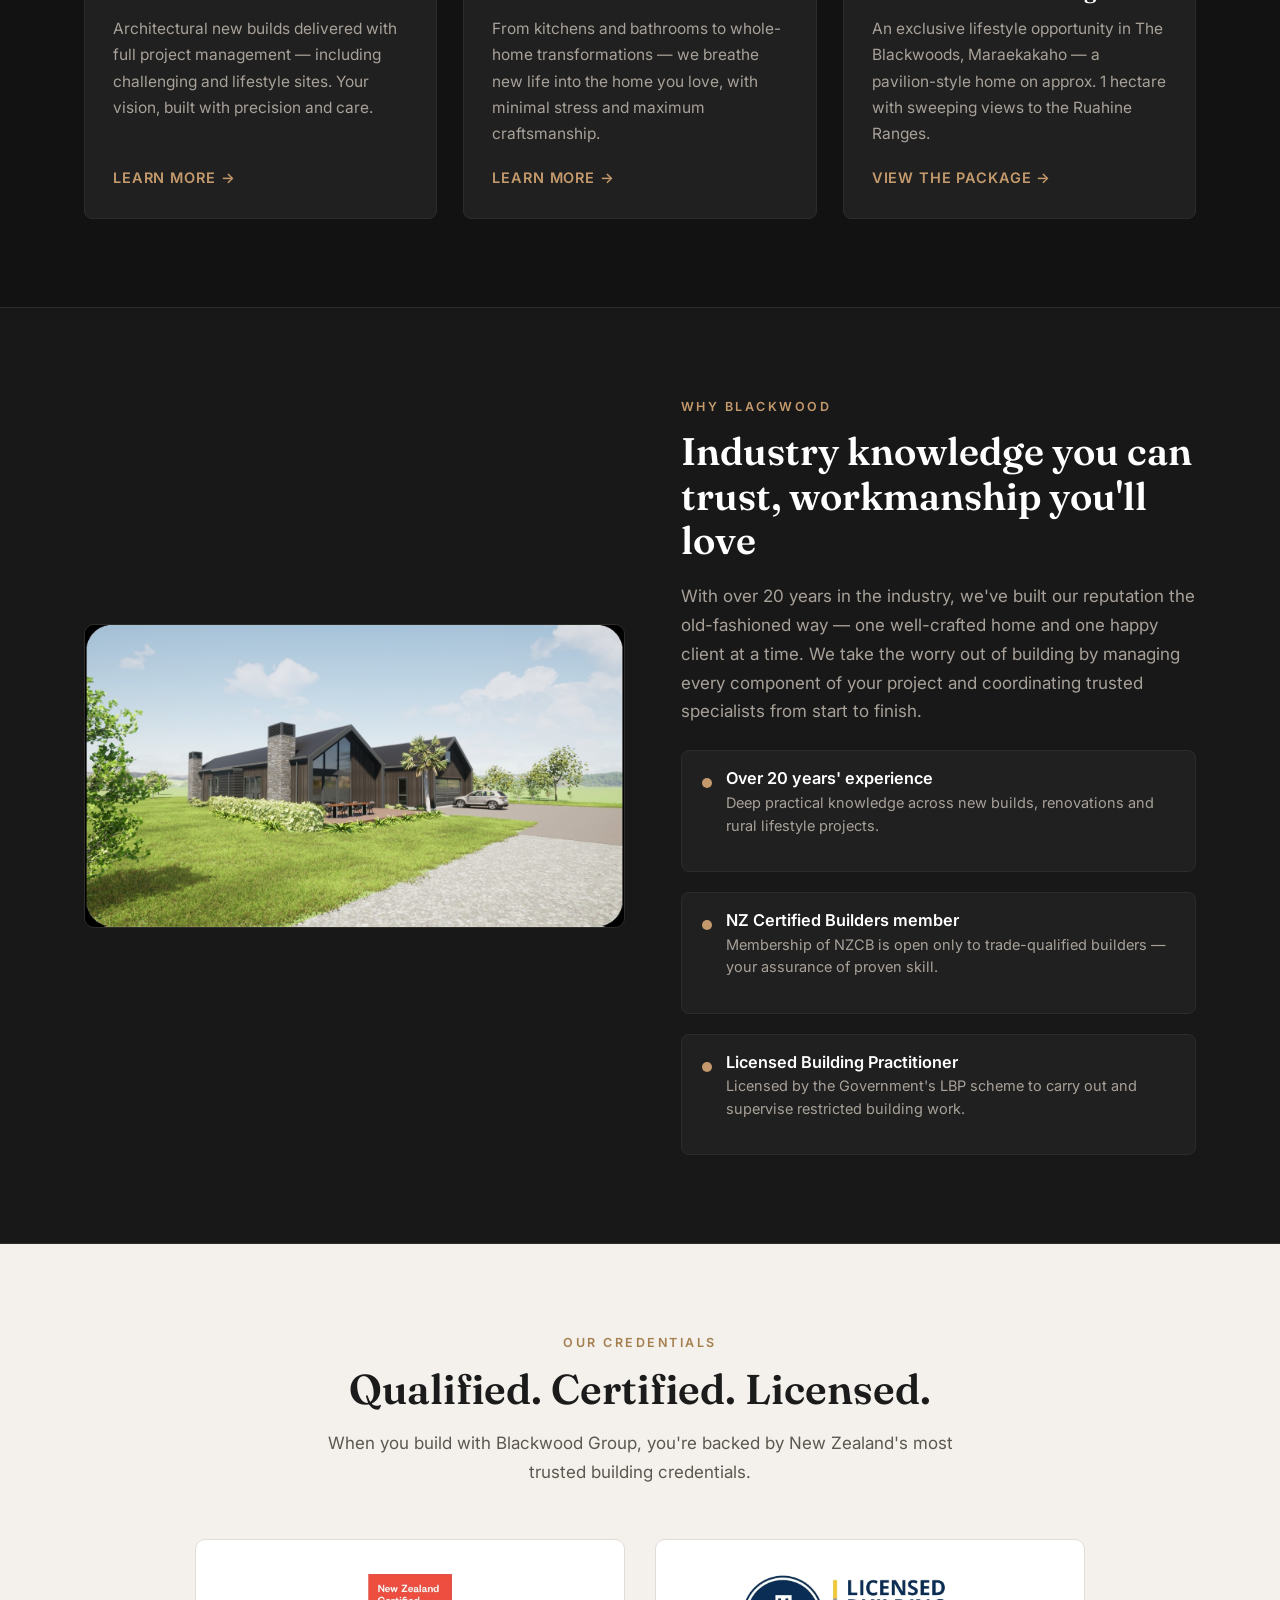
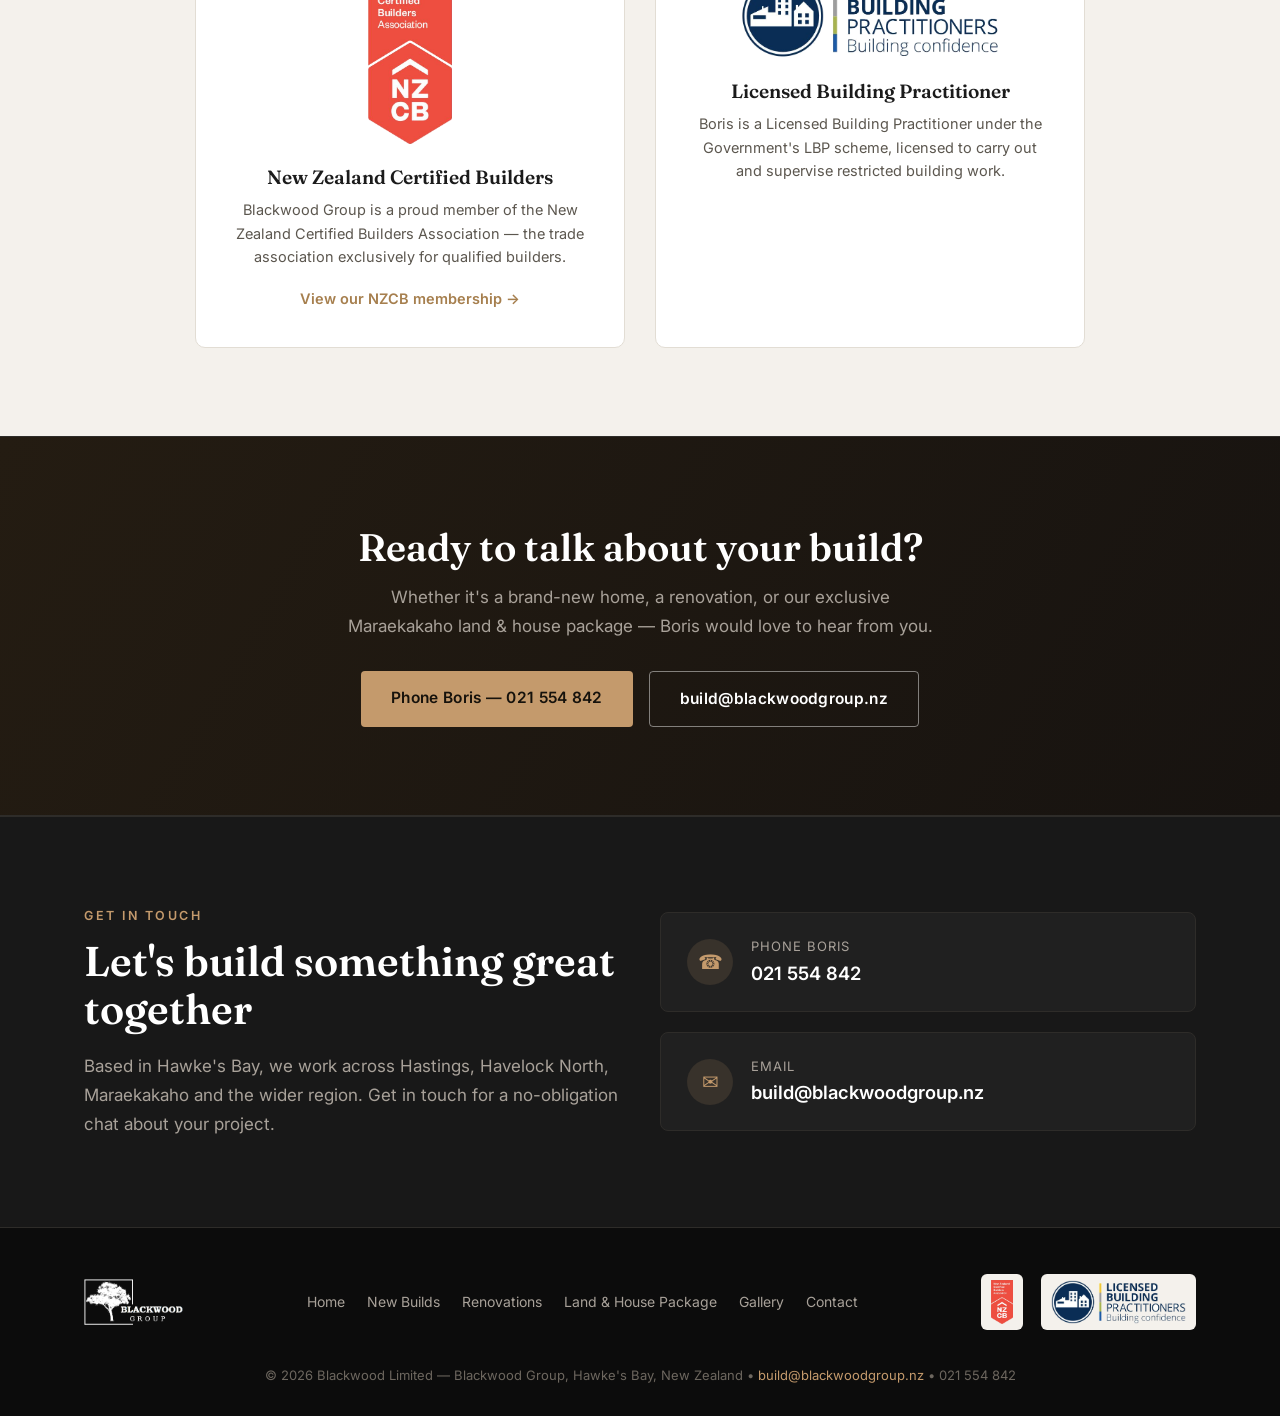
==== commit ee9f0e4f: "Gallery" ====
--- a/index.html
+++ b/index.html
@@ -3,8 +3,8 @@
 <head>
 <meta charset="UTF-8">
 <meta name="viewport" content="width=device-width, initial-scale=1.0">
-<title>Blackwood Construction | Quality Builders Hawke's Bay — New Builds &amp; Renovations</title>
-<meta name="description" content="Blackwood Construction — Hawke's Bay builders with over 20 years' experience. New home builds, renovations and land &amp; house packages. NZ Certified Builders member and Licensed Building Practitioner. Phone Boris on 021 554 842.">
+<title>Blackwood Group | Quality Builders Hawke's Bay — New Builds &amp; Renovations</title>
+<meta name="description" content="Blackwood Group — Hawke's Bay builders with over 20 years' experience. New home builds, renovations and land &amp; house packages. NZ Certified Builders member and Licensed Building Practitioner. Phone Boris on 021 554 842.">
 <link rel="icon" type="image/png" href="assets/blackwood-logo-trans.png">
 <link rel="preconnect" href="https://fonts.googleapis.com">
 <link rel="preconnect" href="https://fonts.gstatic.com" crossorigin>
@@ -15,7 +15,7 @@
 
 <header>
   <div class="nav">
-    <a class="brand" href="index.html"><img src="assets/blackwood-logo-white.png" alt="Blackwood Construction"></a>
+    <a class="brand" href="index.html"><img src="assets/blackwood-logo-white.png" alt="Blackwood Group"></a>
     <button class="menu-toggle" aria-label="Menu" onclick="document.querySelector('.nav nav').classList.toggle('open')">
       <span></span><span></span><span></span>
     </button>
@@ -24,6 +24,7 @@
       <a href="new-builds.html">New Builds</a>
       <a href="renovations.html">Renovations</a>
       <a href="land-and-house-package.html">Land &amp; House Package</a>
+      <a href="gallery.html">Gallery</a>
       <a href="#contact">Contact</a>
       <a class="cta" href="tel:+6421554842">021 554 842</a>
     </nav>
@@ -31,11 +32,11 @@
 </header>
 
 <!-- Hero -->
-<div class="hero" style="background-image:url('assets/lot8-hero.jpg')">
+<div class="hero" style="background-image:url('assets/hero-entrance.jpg')">
   <div class="wrap">
     <div class="kicker">Hawke's Bay &bull; Est. craftsmanship, over 20 years' experience</div>
     <h1>Homes built to be lived in for generations</h1>
-    <p class="lead">Blackwood Construction is a Hawke's Bay building company specialising in architectural new builds, quality renovations and land &amp; house packages. Led by Boris, a Licensed Building Practitioner and member of New Zealand Certified Builders.</p>
+    <p class="lead">Blackwood Group is a Hawke's Bay building company specialising in architectural new builds, quality renovations and land &amp; house packages. Led by Boris, a Licensed Building Practitioner and member of New Zealand Certified Builders.</p>
     <div class="btn-row">
       <a class="btn btn-solid" href="#contact">Start your project</a>
       <a class="btn btn-ghost" href="land-and-house-package.html">View our Land &amp; House Package</a>
@@ -65,7 +66,7 @@
     </div>
     <div class="grid-3">
       <a class="card" href="new-builds.html">
-        <div class="card-img" style="background-image:url('assets/lot8-concept.jpg')"></div>
+        <div class="card-img" style="background-image:url('assets/new-builds-card.jpg')"></div>
         <div class="card-body">
           <h3>New Home Builds</h3>
           <p>Architectural new builds delivered with full project management — including challenging and lifestyle sites. Your vision, built with precision and care.</p>
@@ -96,7 +97,7 @@
 <section style="background:var(--panel); border-top:1px solid var(--line); border-bottom:1px solid var(--line)">
   <div class="wrap">
     <div class="split">
-      <div class="img-frame"><img src="assets/lot8-concept.jpg" alt="Pavilion-style home concept by Blackwood Construction"></div>
+      <div class="img-frame"><img src="assets/lot8-concept.jpg" alt="Pavilion-style home concept by Blackwood Group"></div>
       <div>
         <div class="section-head" style="margin-bottom:20px">
           <div class="kicker">Why Blackwood</div>
@@ -119,13 +120,13 @@
     <div class="section-head">
       <div class="kicker" style="color:var(--accent-dark)">Our credentials</div>
       <h2>Qualified. Certified. Licensed.</h2>
-      <p>When you build with Blackwood Construction, you're backed by New Zealand's most trusted building credentials.</p>
+      <p>When you build with Blackwood Group, you're backed by New Zealand's most trusted building credentials.</p>
     </div>
     <div class="accred-cards">
       <div class="accred-card">
         <img class="nzcb" src="assets/nzcb-logo.png" alt="New Zealand Certified Builders Association member">
         <h3>New Zealand Certified Builders</h3>
-        <p>Blackwood Construction is a proud member of the New Zealand Certified Builders Association — the trade association exclusively for qualified builders.</p>
+        <p>Blackwood Group is a proud member of the New Zealand Certified Builders Association — the trade association exclusively for qualified builders.</p>
         <a href="https://www.nzcb.nz/businesses/60190/" target="_blank" rel="noopener">View our NZCB membership &rarr;</a>
       </div>
       <div class="accred-card">
@@ -183,12 +184,13 @@
 <footer>
   <div class="wrap">
     <div class="foot">
-      <img src="assets/blackwood-logo-white.png" alt="Blackwood Construction">
+      <img src="assets/blackwood-logo-white.png" alt="Blackwood Group">
       <nav>
         <a href="index.html">Home</a>
         <a href="new-builds.html">New Builds</a>
         <a href="renovations.html">Renovations</a>
         <a href="land-and-house-package.html">Land &amp; House Package</a>
+        <a href="gallery.html">Gallery</a>
         <a href="#contact">Contact</a>
       </nav>
       <div class="foot-badges">
@@ -196,7 +198,7 @@
         <img src="assets/lbp-logo.png" alt="Licensed Building Practitioner">
       </div>
     </div>
-    <div class="copyright">&copy; 2026 Blackwood Limited &mdash; Blackwood Construction, Hawke's Bay, New Zealand &bull; <a href="mailto:build@blackwoodgroup.nz">build@blackwoodgroup.nz</a> &bull; 021 554 842</div>
+    <div class="copyright">&copy; 2026 Blackwood Limited &mdash; Blackwood Group, Hawke's Bay, New Zealand &bull; <a href="mailto:build@blackwoodgroup.nz">build@blackwoodgroup.nz</a> &bull; 021 554 842</div>
   </div>
 </footer>
 
--- a/css/style.css
+++ b/css/style.css
@@ -1,5 +1,5 @@
 /* ============================================================
-   Blackwood Construction — www.blackwoodconstruction.nz
+   Blackwood Group — www.blackwoodgroup.nz
    ============================================================ */
 
 :root {
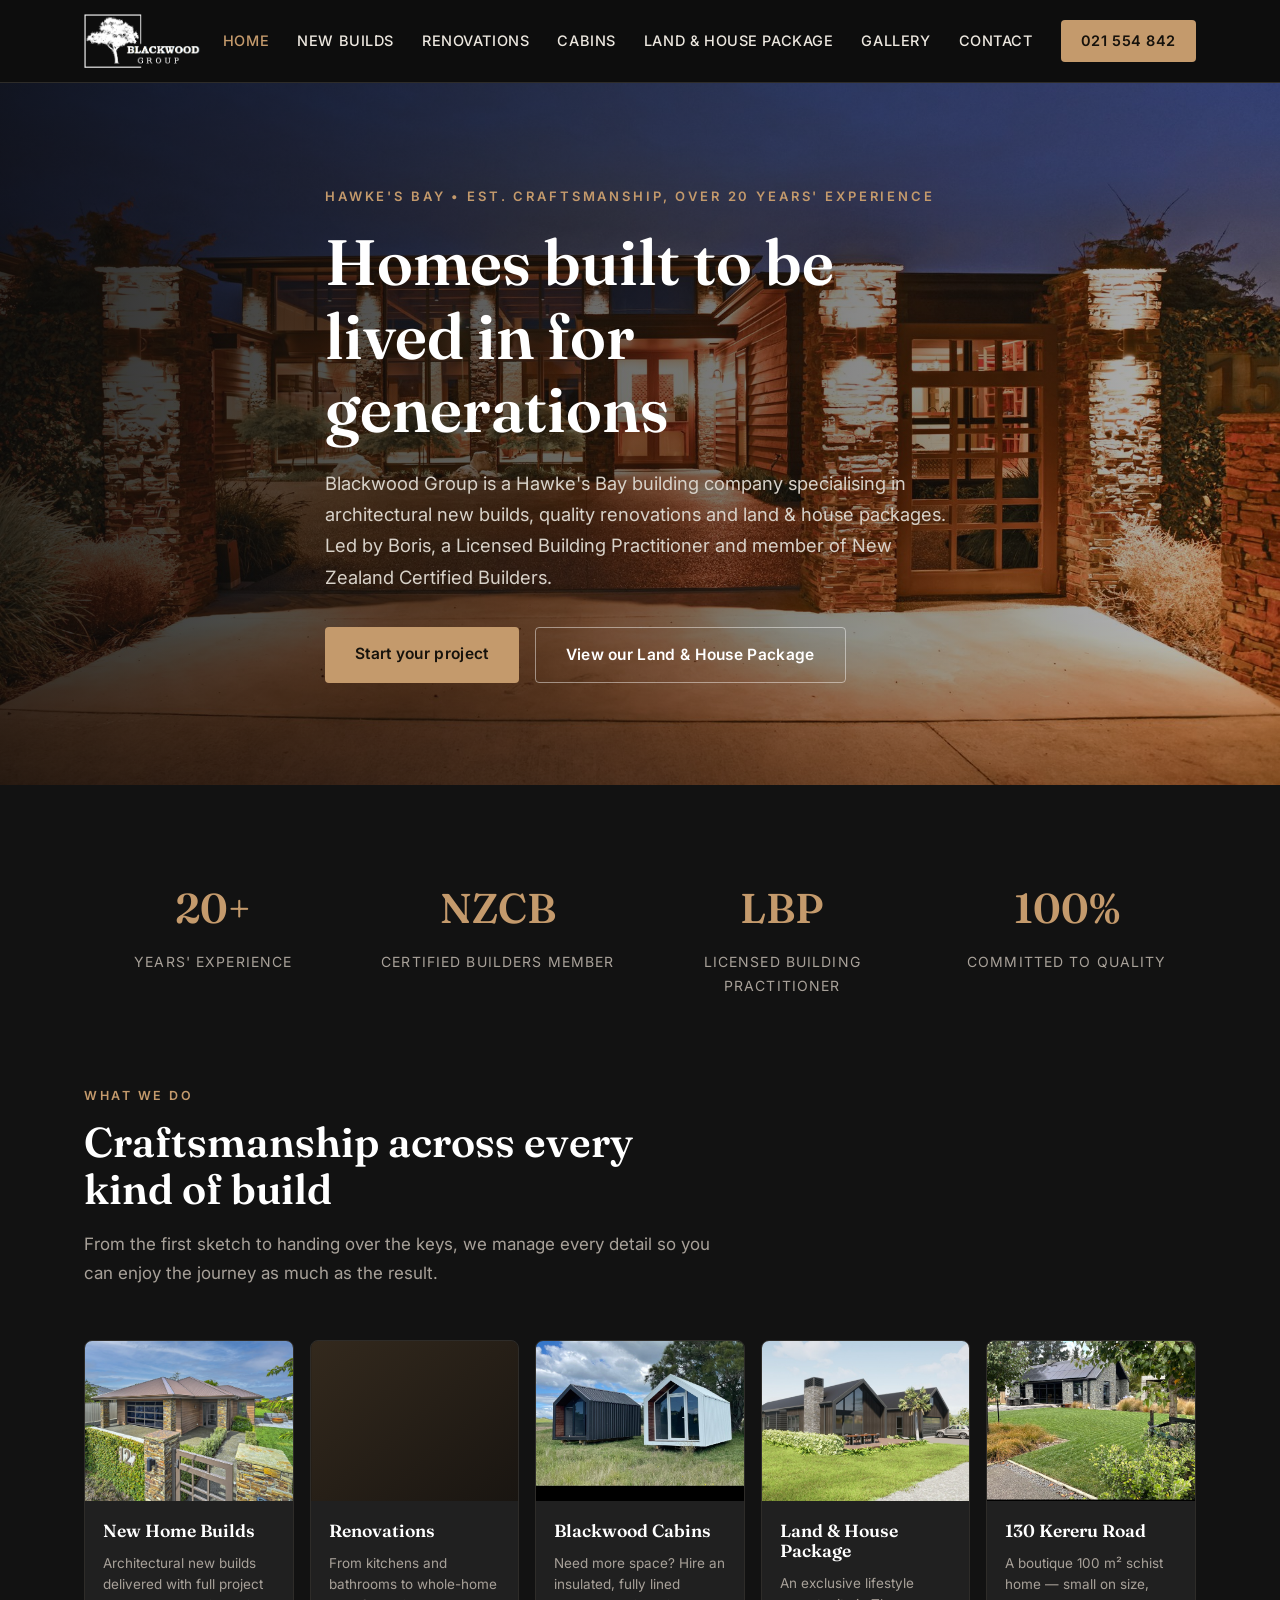
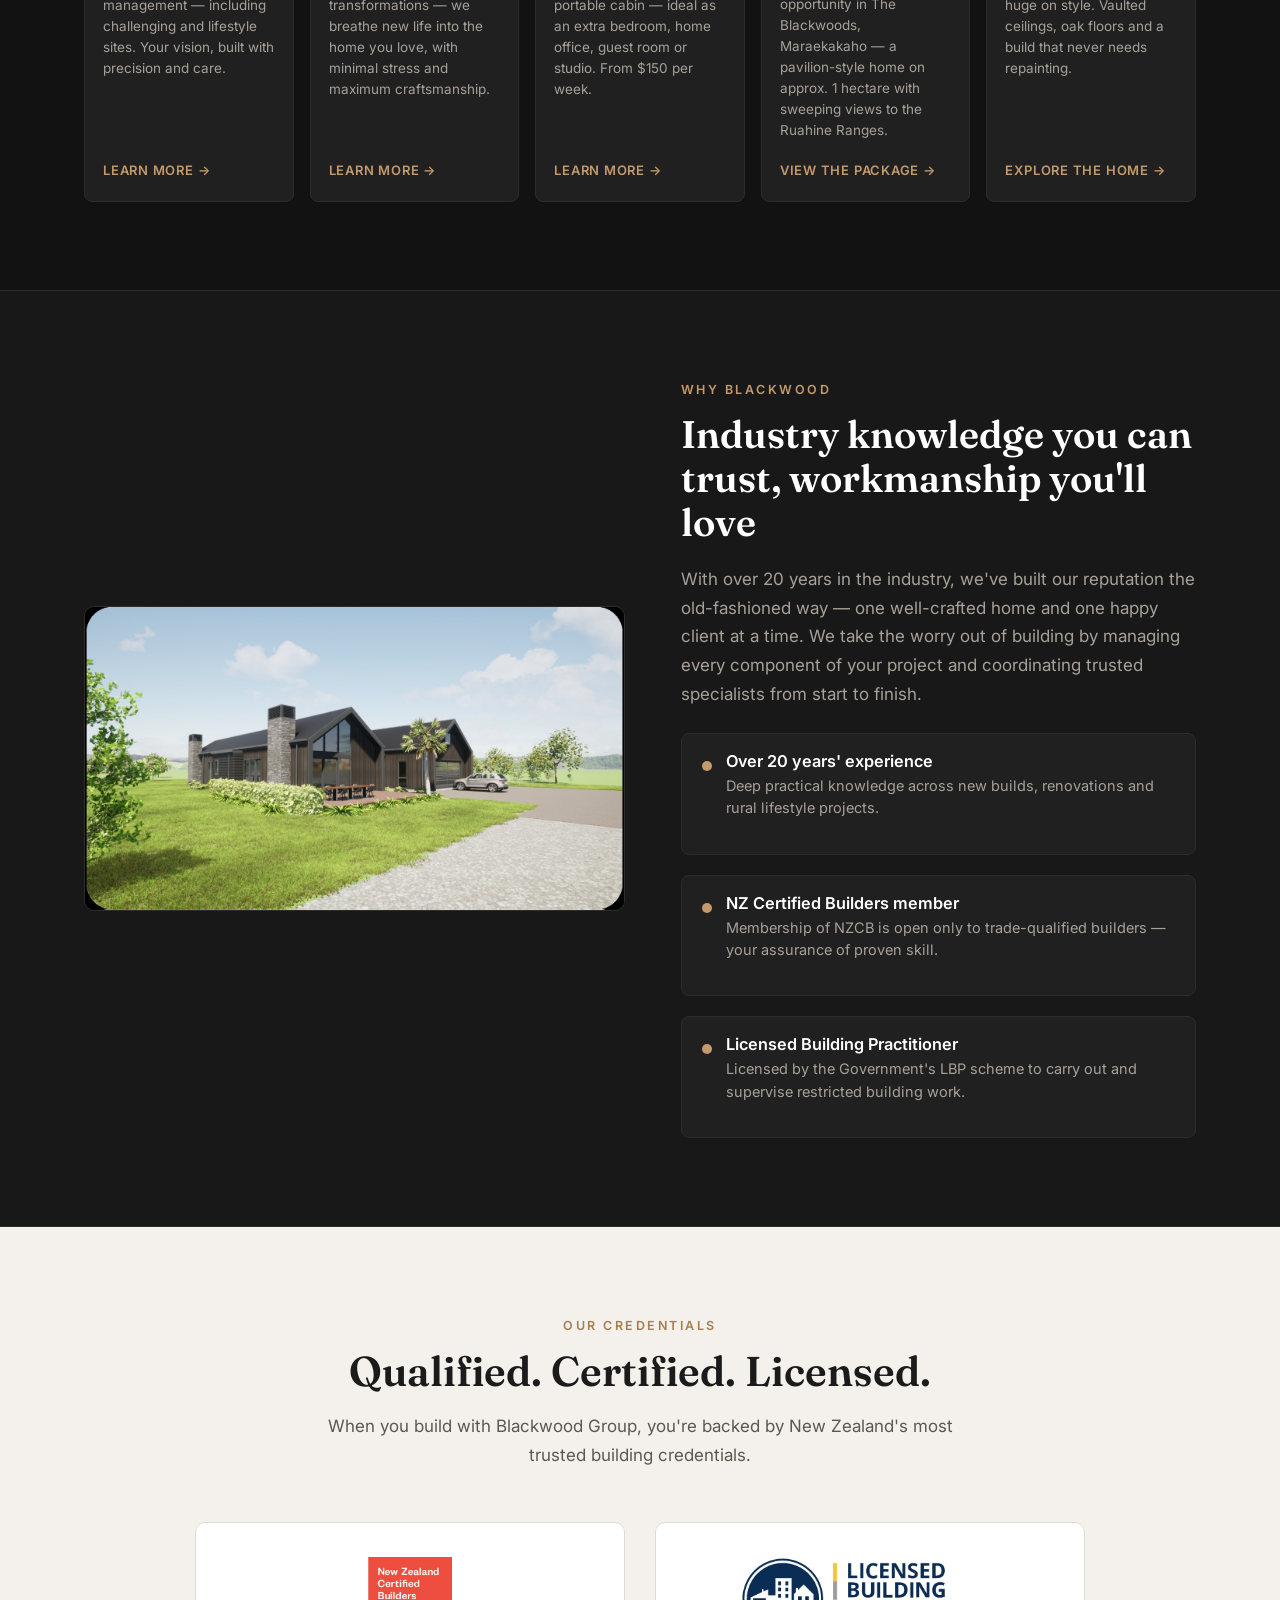
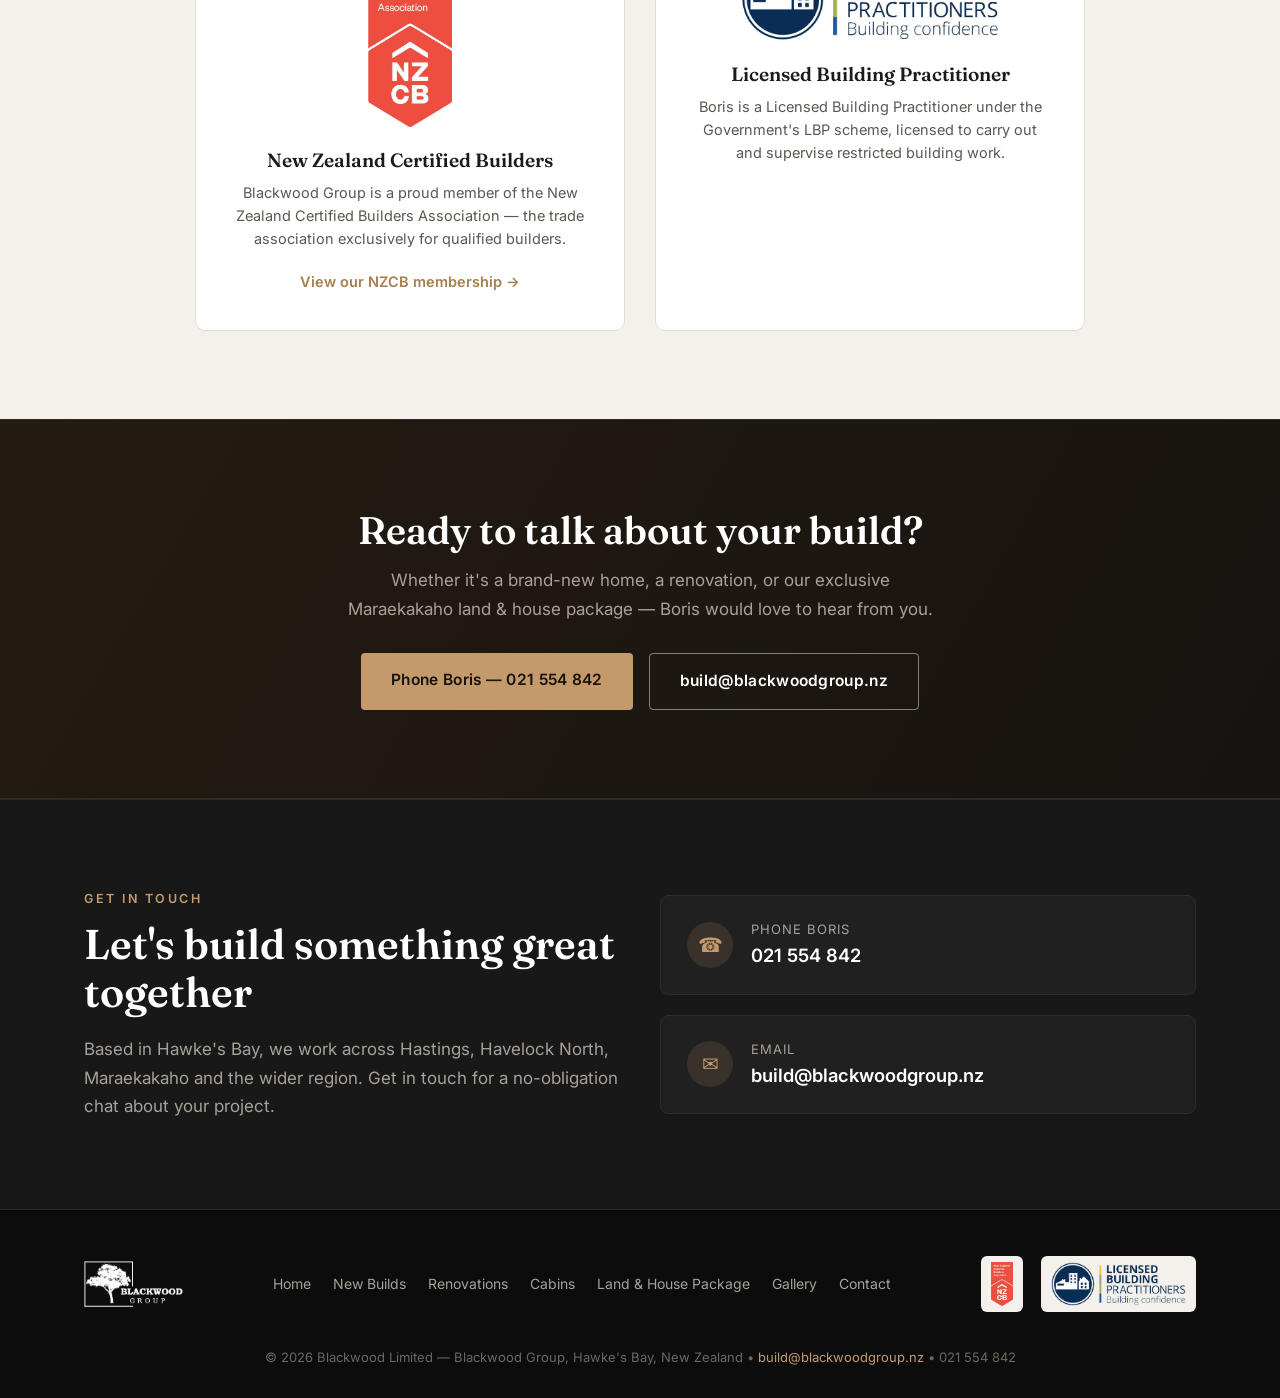
==== commit d4d8f1e1: "Cabins and 130" ====
--- a/index.html
+++ b/index.html
@@ -23,6 +23,7 @@
       <a href="index.html" class="active">Home</a>
       <a href="new-builds.html">New Builds</a>
       <a href="renovations.html">Renovations</a>
+      <a href="cabins.html">Cabins</a>
       <a href="land-and-house-package.html">Land &amp; House Package</a>
       <a href="gallery.html">Gallery</a>
       <a href="#contact">Contact</a>
@@ -64,7 +65,7 @@
       <h2>Craftsmanship across every kind of build</h2>
       <p>From the first sketch to handing over the keys, we manage every detail so you can enjoy the journey as much as the result.</p>
     </div>
-    <div class="grid-3">
+    <div class="grid-5">
       <a class="card" href="new-builds.html">
         <div class="card-img" style="background-image:url('assets/new-builds-card.jpg')"></div>
         <div class="card-body">
@@ -81,12 +82,28 @@
           <span class="more">Learn more &rarr;</span>
         </div>
       </a>
+      <a class="card" href="cabins.html">
+        <div class="card-img" style="background-image:url('assets/cabins/cabin-tile.jpg')"></div>
+        <div class="card-body">
+          <h3>Blackwood Cabins</h3>
+          <p>Need more space? Hire an insulated, fully lined portable cabin — ideal as an extra bedroom, home office, guest room or studio. From $150 per week.</p>
+          <span class="more">Learn more &rarr;</span>
+        </div>
+      </a>
       <a class="card" href="land-and-house-package.html">
         <div class="card-img" style="background-image:url('assets/lot8-hero.jpg')"></div>
         <div class="card-body">
           <h3>Land &amp; House Package</h3>
           <p>An exclusive lifestyle opportunity in The Blackwoods, Maraekakaho — a pavilion-style home on approx. 1 hectare with sweeping views to the Ruahine Ranges.</p>
           <span class="more">View the package &rarr;</span>
+        </div>
+      </a>
+      <a class="card" href="130-kereru-road.html">
+        <div class="card-img" style="background-image:url('assets/kereru/kereru-tile.jpg')"></div>
+        <div class="card-body">
+          <h3>130 Kereru Road</h3>
+          <p>A boutique 100 m&sup2; schist home &mdash; small on size, huge on style. Vaulted ceilings, oak floors and a build that never needs repainting.</p>
+          <span class="more">Explore the home &rarr;</span>
         </div>
       </a>
     </div>
@@ -189,6 +206,7 @@
         <a href="index.html">Home</a>
         <a href="new-builds.html">New Builds</a>
         <a href="renovations.html">Renovations</a>
+        <a href="cabins.html">Cabins</a>
         <a href="land-and-house-package.html">Land &amp; House Package</a>
         <a href="gallery.html">Gallery</a>
         <a href="#contact">Contact</a>
--- a/css/style.css
+++ b/css/style.css
@@ -398,3 +398,23 @@
   section { padding: 60px 0; }
   .hero { min-height: 64vh; }
 }
+
+/* ---------- 4-up services grid ---------- */
+.grid-4 { display: grid; grid-template-columns: repeat(4, 1fr); gap: 20px; }
+.grid-4 .card .card-img { height: 180px; }
+.grid-4 .card .card-body { padding: 24px 22px; }
+.grid-4 .card h3 { font-size: 1.2rem; }
+.grid-4 .card p { font-size: 14.5px; }
+@media (max-width: 1000px) { .grid-4 { grid-template-columns: repeat(2, 1fr); } }
+@media (max-width: 560px) { .grid-4 { grid-template-columns: 1fr; } }
+
+/* ---------- 5-up services grid ---------- */
+.grid-5 { display: grid; grid-template-columns: repeat(5, 1fr); gap: 16px; }
+.grid-5 .card .card-img { height: 160px; }
+.grid-5 .card .card-body { padding: 20px 18px; }
+.grid-5 .card h3 { font-size: 1.1rem; }
+.grid-5 .card p { font-size: 13.5px; line-height: 1.55; }
+.grid-5 .card .more { font-size: 13px; }
+@media (max-width: 1100px) { .grid-5 { grid-template-columns: repeat(3, 1fr); } }
+@media (max-width: 760px) { .grid-5 { grid-template-columns: repeat(2, 1fr); } }
+@media (max-width: 520px) { .grid-5 { grid-template-columns: 1fr; } }
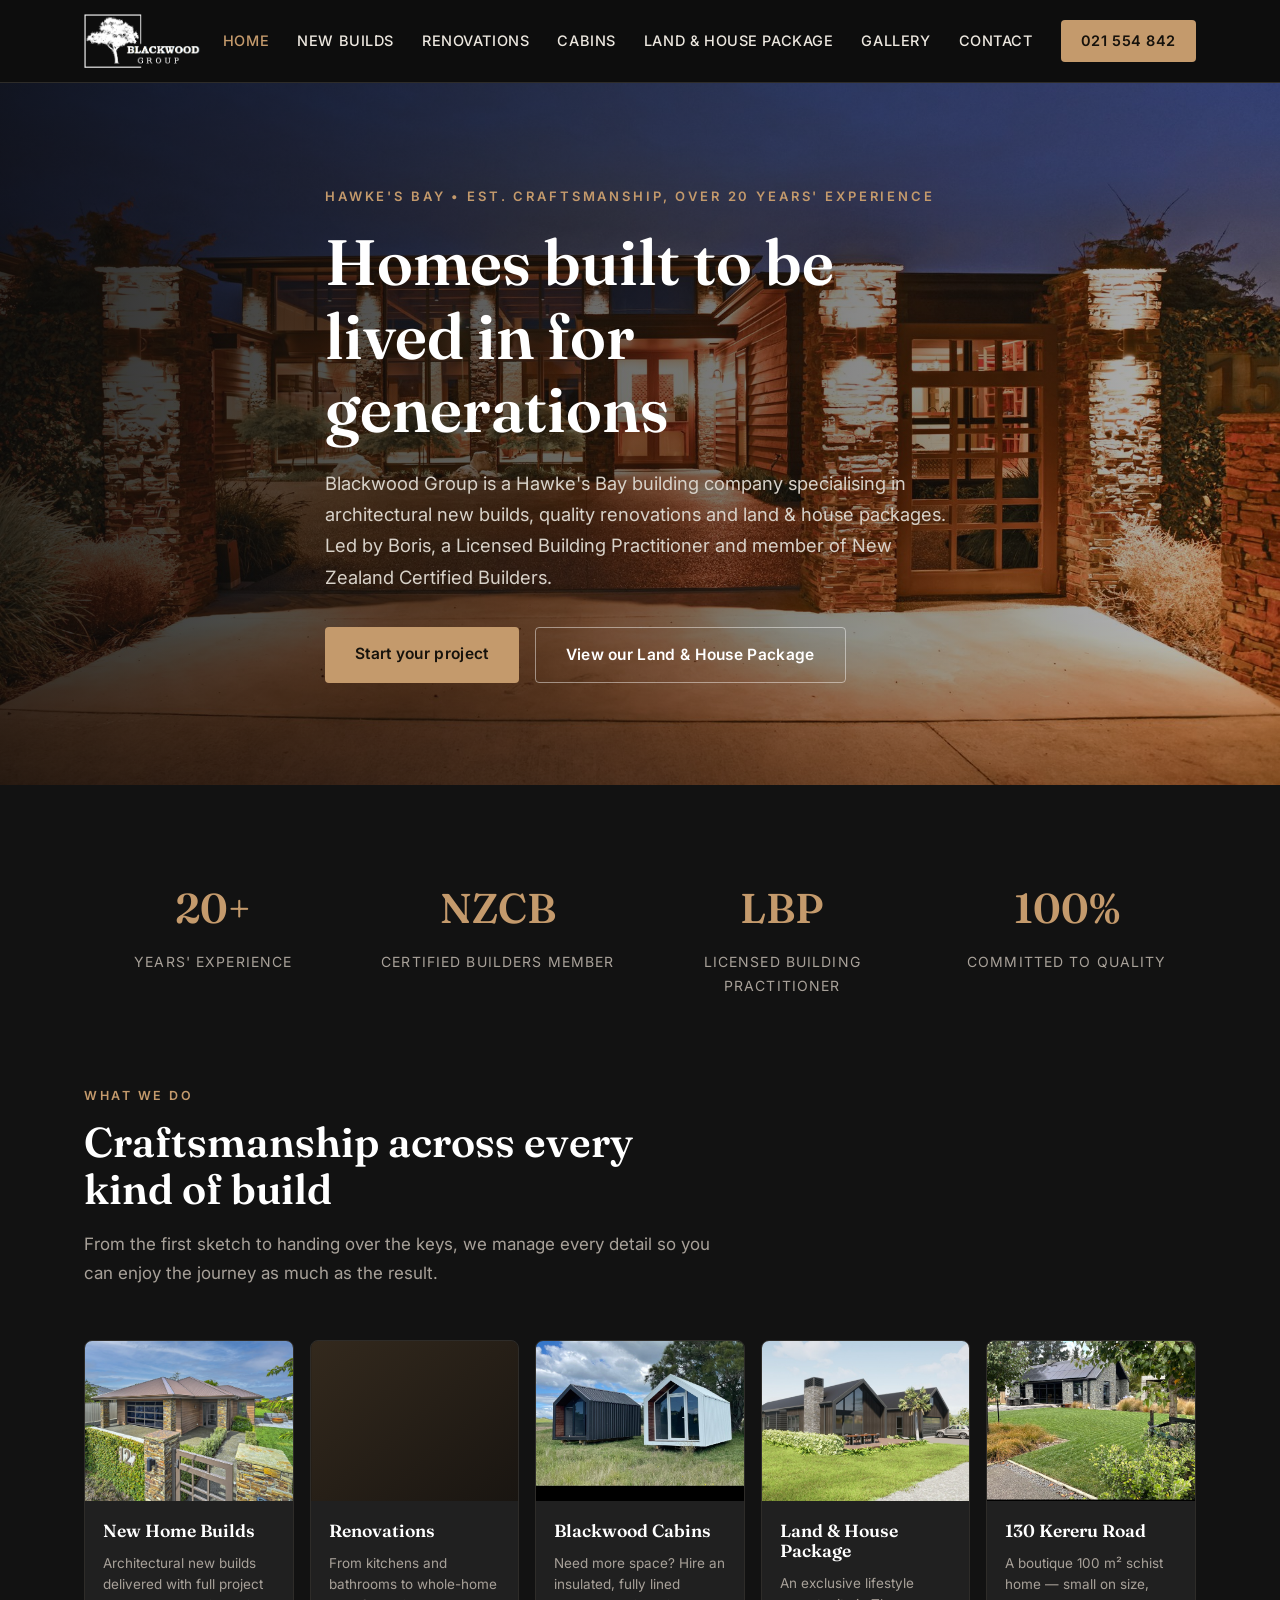
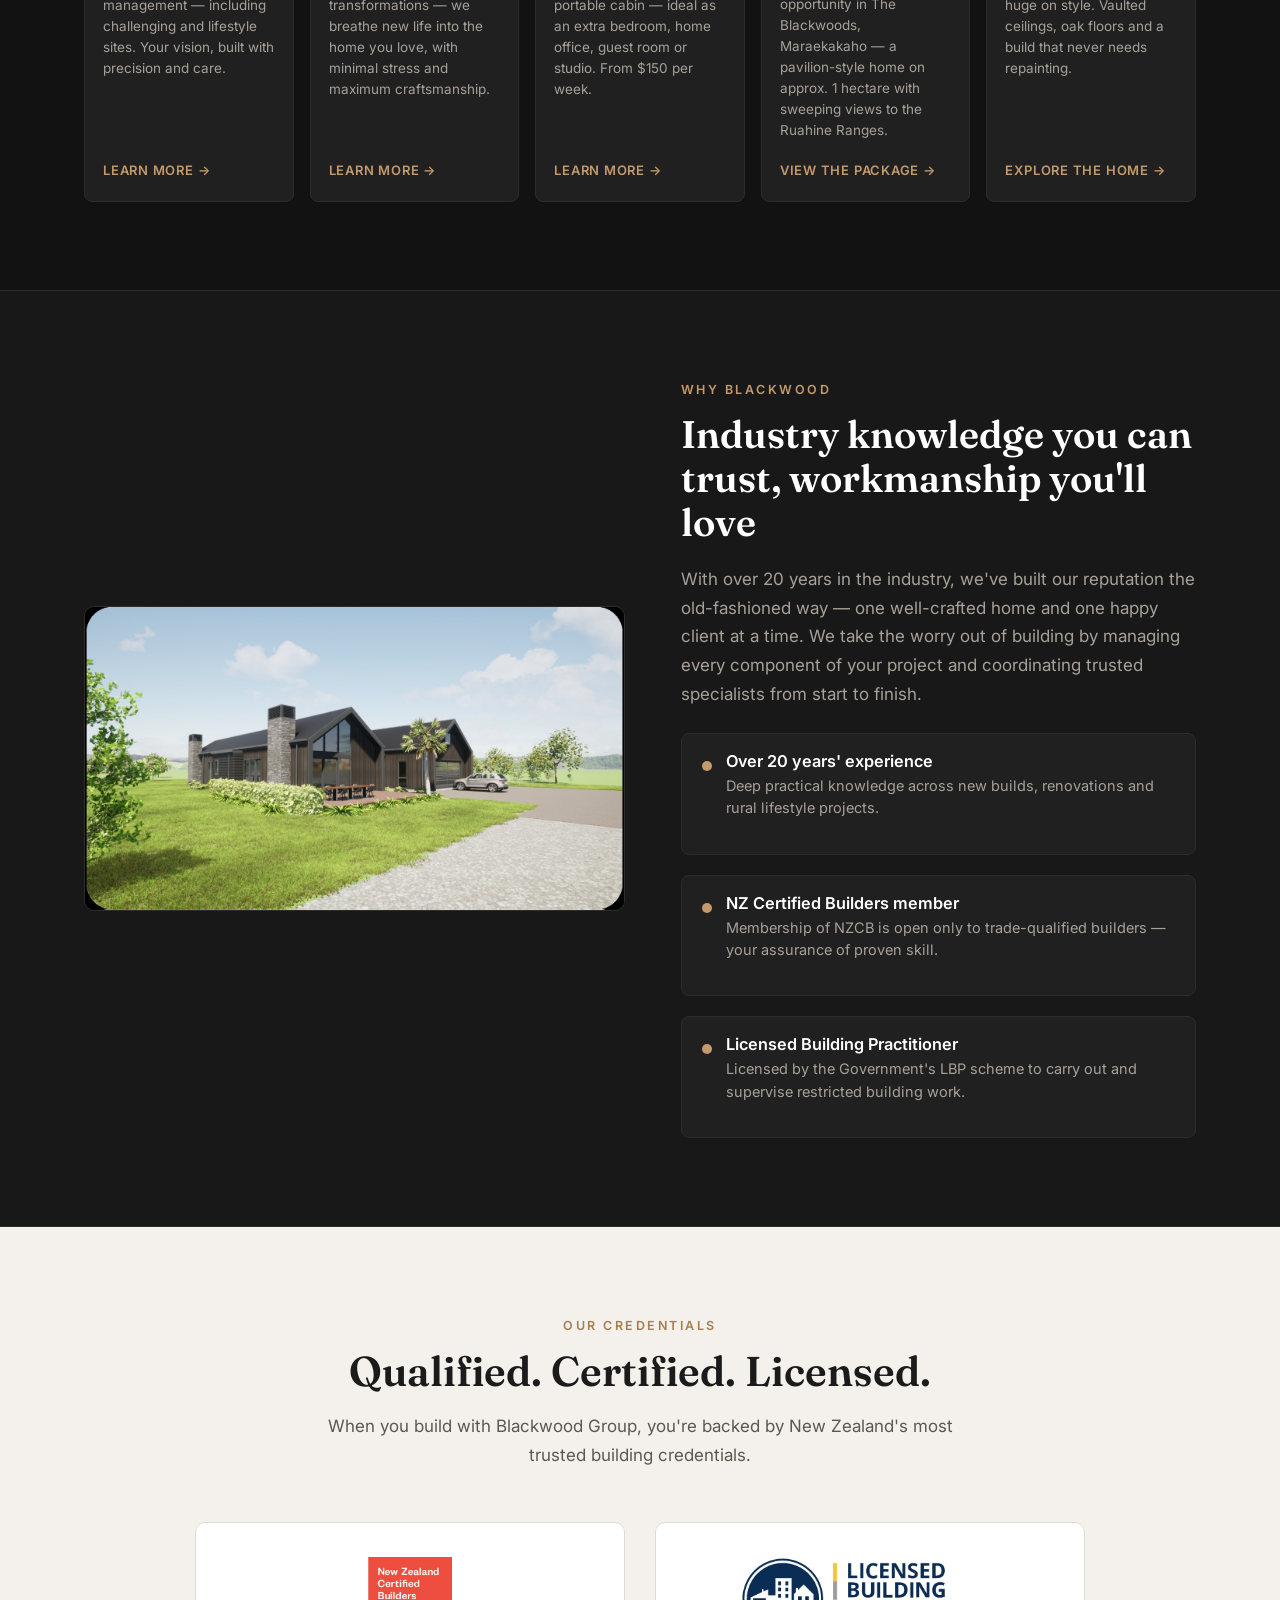
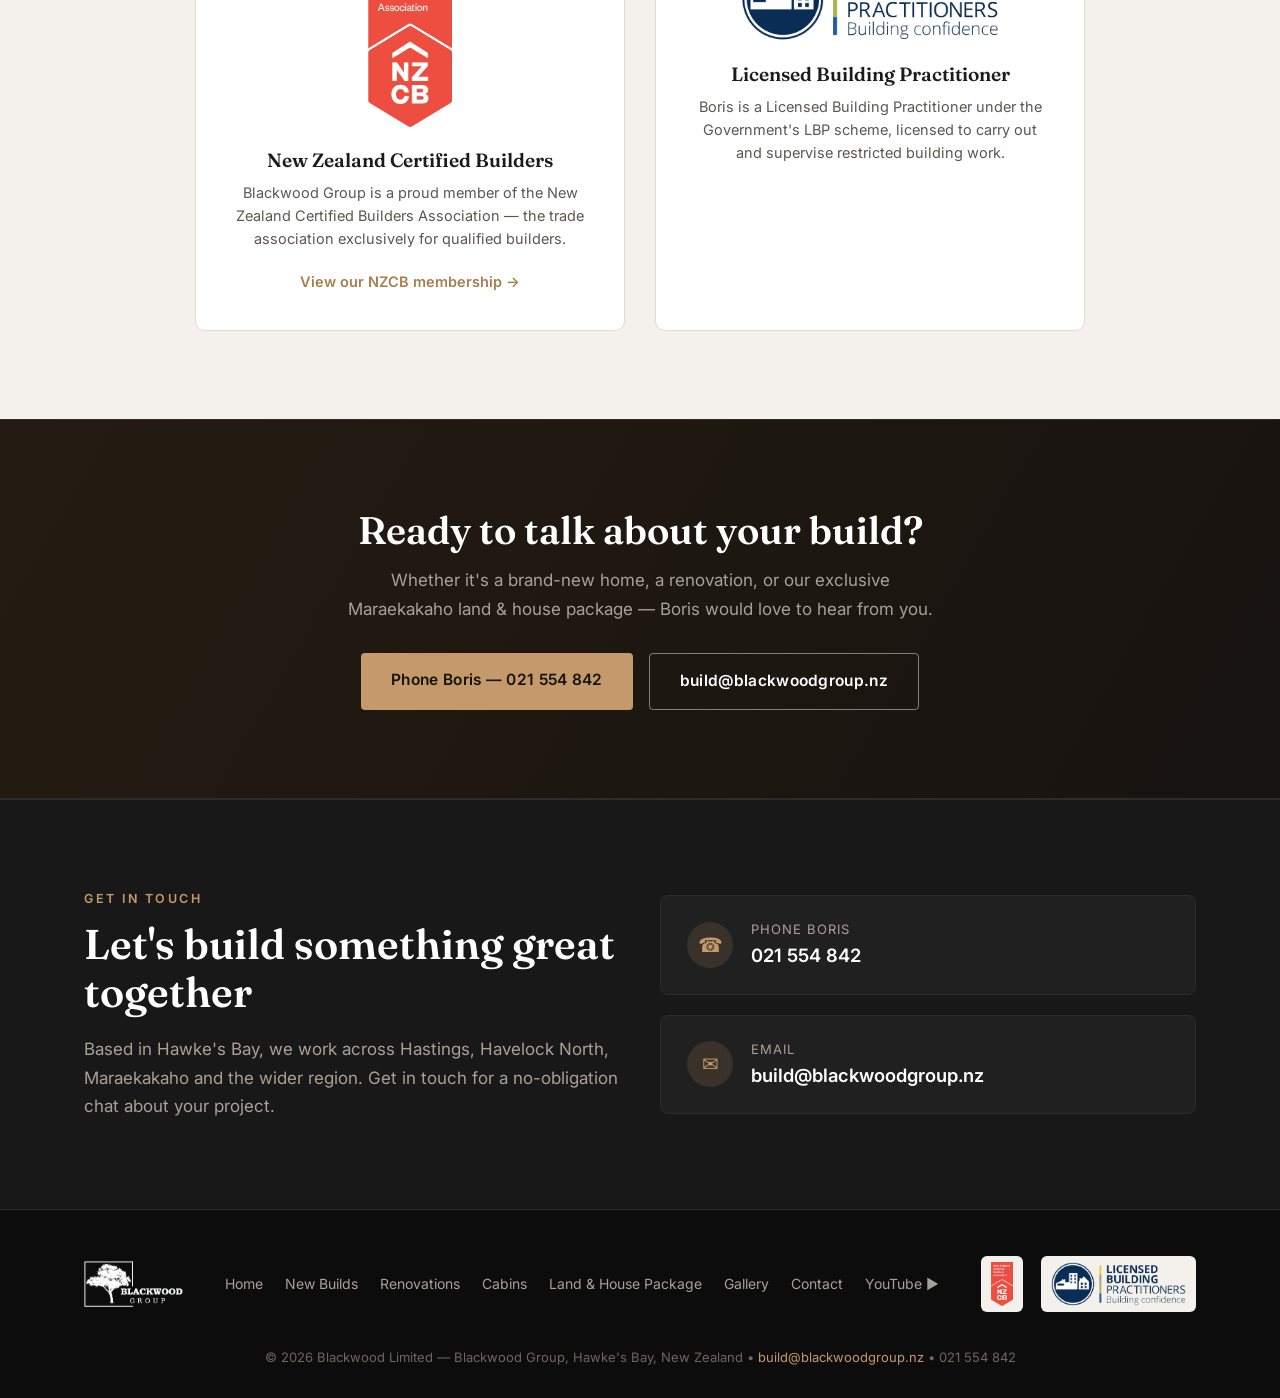
==== commit ead46f4d: "Youtube" ====
--- a/index.html
+++ b/index.html
@@ -210,6 +210,7 @@
         <a href="land-and-house-package.html">Land &amp; House Package</a>
         <a href="gallery.html">Gallery</a>
         <a href="#contact">Contact</a>
+        <a class="yt-link" href="https://youtube.com/@blackwoodgroupnz" target="_blank" rel="noopener">YouTube &#9654;</a>
       </nav>
       <div class="foot-badges">
         <a href="https://www.nzcb.nz/businesses/60190/" target="_blank" rel="noopener"><img src="assets/nzcb-logo.png" alt="NZCB member"></a>
--- a/css/style.css
+++ b/css/style.css
@@ -418,3 +418,9 @@
 @media (max-width: 1100px) { .grid-5 { grid-template-columns: repeat(3, 1fr); } }
 @media (max-width: 760px) { .grid-5 { grid-template-columns: repeat(2, 1fr); } }
 @media (max-width: 520px) { .grid-5 { grid-template-columns: 1fr; } }
+
+/* ---------- Video embeds ---------- */
+.video-frame { position: relative; aspect-ratio: 16 / 9; border-radius: 10px; overflow: hidden; border: 1px solid var(--line); margin: 0 0 34px; background: #000; }
+.video-frame iframe { position: absolute; inset: 0; width: 100%; height: 100%; border: 0; }
+.yt-link { color: var(--muted); }
+.yt-link:hover { color: var(--accent); }
